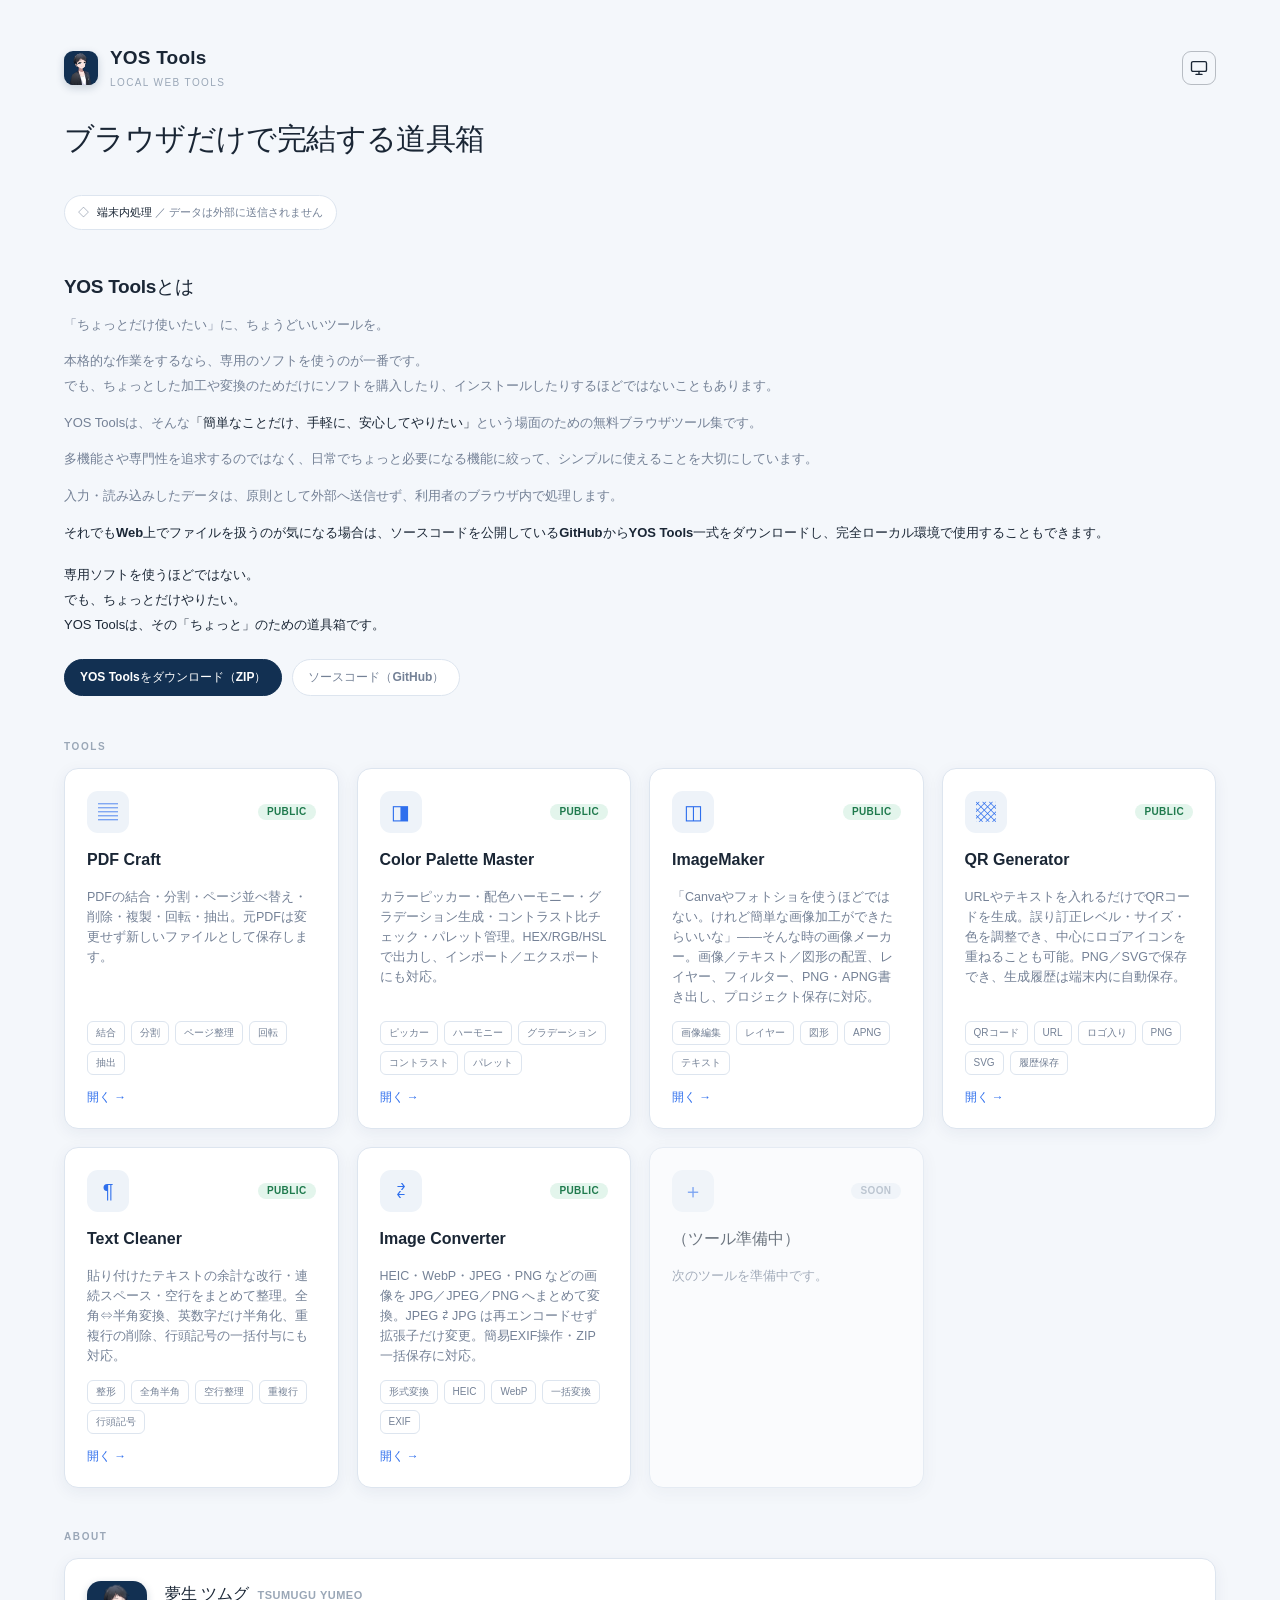
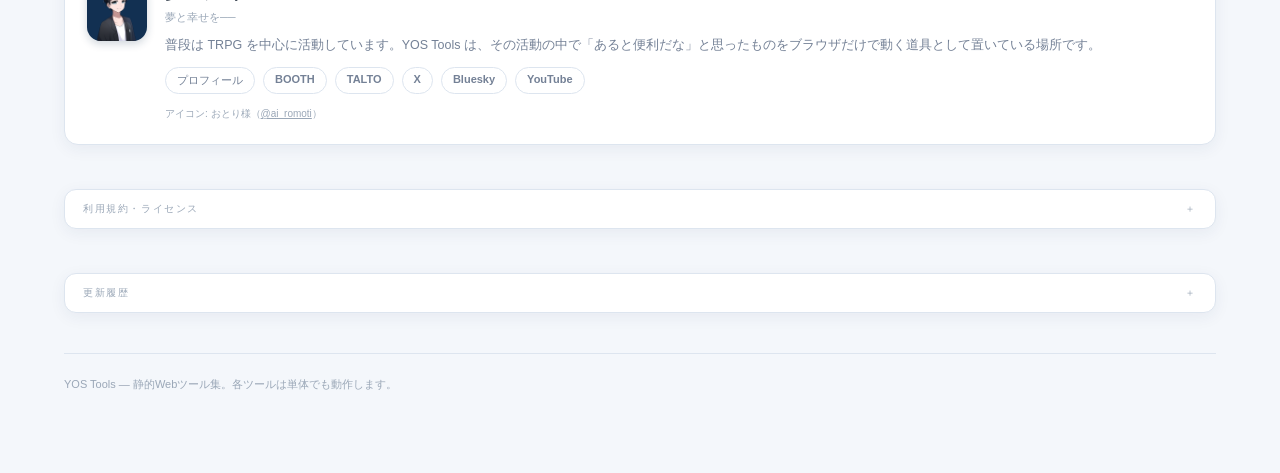
==== index.html @ 8187caf9 "変更履歴を YOS Tools 全体で一元管理（CHANGELOG.md を新設） - リポジトリ直下に CHANGELOG.md を新設。コミット履歴をもとに、日付見出し＋   対象タグ（[共通]／" ====
<!doctype html>
<html lang="ja">
<head>
  <meta charset="UTF-8">
  <meta name="viewport" content="width=device-width,initial-scale=1">
  <meta name="theme-color" content="#f4f7fb">
  <title>YOS Tools</title>
  <link rel="icon" sizes="32x32" href="assets/icon-32.png">
  <link rel="icon" sizes="256x256" href="assets/icon.png">
  <link rel="apple-touch-icon" href="assets/icon.png">
  <link rel="stylesheet" href="assets/common.css">
  <script src="assets/theme.js"></script>
  <style>
    body{min-height:100vh}
    .wrap{max-width:1200px; margin:0 auto; padding:28px 24px 80px}

    header.site{position:sticky; top:0; z-index:50; display:flex; align-items:center; gap:12px;
      padding:18px 0 24px; background:var(--bg)}
    .mark{width:34px; height:34px; border-radius:9px; object-fit:cover; display:block;
      background:var(--navy); box-shadow:0 3px 9px #12305233}
    header.site strong{font:700 19px/1 'DM Sans','Yu Gothic',sans-serif; letter-spacing:.2px}
    header.site small{display:block; margin-top:3px; color:var(--faint); font-size:10px; letter-spacing:1.4px}

    .hero{margin-bottom:42px}
    .hero h1{margin:0 0 12px; font-size:30px; letter-spacing:-.6px}
    .hero p{margin:0; max-width:620px; color:var(--muted); font-size:14px}
    .privacy{display:inline-flex; align-items:center; gap:8px; margin-top:20px;
      padding:8px 13px; border:1px solid var(--line); border-radius:999px;
      background:var(--paper); color:var(--muted); font-size:11px}
    .privacy b{color:var(--ink)}

    .section-label{margin:0 0 16px; color:var(--faint); font:700 10px/1 'DM Sans','Yu Gothic',sans-serif; letter-spacing:1.6px}

    .concept{margin:4px 0 46px}
    .concept-title{margin:0 0 10px; font-size:19px; letter-spacing:-.3px}
    .concept-lead{margin:0 0 16px; font-size:15px; font-weight:700; color:var(--ink)}
    .concept p{margin:0 0 12px; color:var(--muted); font-size:13px; line-height:1.9}
    .concept p strong{color:var(--ink); font-weight:700}
    .concept .concept-closing{margin-top:18px; color:var(--ink)}
    .concept-links{display:flex; flex-wrap:wrap; gap:10px; margin-top:22px}
    .cbtn{display:inline-flex; align-items:center; gap:7px; padding:9px 15px; border-radius:999px;
      border:1px solid var(--line); background:var(--paper); color:var(--muted);
      font:700 12px 'DM Sans','Yu Gothic',sans-serif; text-decoration:none}
    .cbtn:hover{border-color:var(--blue); color:var(--blue)}
    .cbtn--primary{background:var(--navy); border-color:var(--navy); color:#fff}
    .cbtn--primary:hover{background:var(--blue); border-color:var(--blue); color:#fff}

    .grid{display:grid; grid-template-columns:repeat(auto-fill,minmax(270px,1fr)); gap:18px}
    .card{display:flex; flex-direction:column; gap:14px; padding:22px; border:1px solid var(--line);
      border-radius:14px; background:var(--paper); box-shadow:0 4px 16px #1c355910; transition:.16s}
    a.card:hover{transform:translateY(-3px); border-color:var(--blue); box-shadow:0 10px 26px #2f6fed24}
    .card.disabled{opacity:.62; cursor:default}
    .card-top{display:flex; align-items:center; justify-content:space-between}
    .tile{width:42px; height:42px; display:grid; place-items:center; border-radius:11px;
      background:var(--soft); color:var(--blue); font-size:20px}
    .badge{padding:3px 9px; border-radius:999px; font:700 10px/1 'DM Sans','Yu Gothic',sans-serif; letter-spacing:.4px}
    .badge.live{color:#1f7a4d; background:#e3f5ec}
    .badge.soon{color:var(--faint); background:var(--soft)}
    @media (prefers-color-scheme:dark){ .badge.live{color:#7ee3ab; background:#12352268} }
    .card h2{margin:0; font-size:16px}
    .card p{margin:0; flex:1; color:var(--muted); font-size:12.5px}
    .tags{display:flex; flex-wrap:wrap; gap:6px}
    .tags span{padding:3px 8px; border:1px solid var(--line); border-radius:6px; color:var(--muted); font-size:10px}
    .go{display:inline-flex; align-items:center; gap:6px; color:var(--blue); font:700 12px 'DM Sans','Yu Gothic',sans-serif}

    .profile{display:flex; gap:18px; align-items:flex-start; padding:22px;
      border:1px solid var(--line); border-radius:14px; background:var(--paper);
      box-shadow:0 4px 16px #1c355910}
    @media (max-width:520px){ .profile{flex-direction:column; gap:14px} }
    .profile-ico{width:60px; height:60px; flex:0 0 auto; border-radius:14px; object-fit:cover;
      background:var(--navy); box-shadow:0 3px 9px #12305233}
    .profile-body{min-width:0}
    .profile-body h2{margin:0 0 3px; font-size:16px; display:flex; align-items:baseline;
      gap:8px; flex-wrap:wrap}
    .profile-body h2 span{font:600 11px/1 'DM Sans','Yu Gothic',sans-serif;
      letter-spacing:.5px; color:var(--faint)}
    .profile-tag{margin:0 0 8px; font-size:11px; color:var(--faint)}
    .profile-body p.bio{margin:0 0 12px; color:var(--muted); font-size:12.5px}
    .profile-links{display:flex; flex-wrap:wrap; gap:8px}
    .profile-links a{padding:5px 11px; border:1px solid var(--line); border-radius:999px;
      color:var(--muted); font:700 11px 'DM Sans','Yu Gothic',sans-serif}
    .profile-links a:hover{border-color:var(--blue); color:var(--blue)}
    .profile-credit{margin:12px 0 0; font-size:10px; color:var(--faint)}
    .profile-credit a{color:var(--faint); text-decoration:underline}
    .profile-credit a:hover{color:var(--blue)}

    .terms{margin-top:44px}
    .terms details{border:1px solid var(--line); border-radius:12px; background:var(--paper);
      box-shadow:0 4px 16px #1c355910}
    .terms summary{cursor:pointer; padding:14px 18px; list-style:none;
      font:700 10px/1 'DM Sans','Yu Gothic',sans-serif; letter-spacing:1.6px; color:var(--faint)}
    .terms summary::-webkit-details-marker{display:none}
    .terms summary::after{content:"＋"; float:right; color:var(--faint); font-weight:400}
    .terms details[open] summary{border-bottom:1px solid var(--line)}
    .terms details[open] summary::after{content:"－"}
    .terms-body{padding:16px 18px 20px; color:var(--muted); font-size:12.5px; line-height:1.75}
    .terms-body p{margin:0 0 10px}
    .terms-body > p:first-child{color:var(--ink)}
    .terms-body strong{color:var(--ink); font-weight:700}
    .terms-body h3{margin:18px 0 6px; font:700 11px/1 'DM Sans','Yu Gothic',sans-serif;
      letter-spacing:1px; color:var(--faint)}

    footer.site{margin-top:40px; padding-top:22px; border-top:1px solid var(--line);
      color:var(--faint); font-size:11px}

    /* ---- ambient: 羽根 と 流れ星 ---- */
    #sky{position:fixed; inset:0; overflow:hidden; pointer-events:none; z-index:60}
    @media (prefers-reduced-motion:reduce){ #sky{display:none} }

    .feather{position:absolute; top:0; will-change:transform;
      animation:feather-fall var(--dur,11s) linear forwards}
    .feather-sway{animation:feather-sway var(--swayDur,3.2s) ease-in-out infinite alternate}
    .feather-ico{display:block; width:var(--size,22px); height:var(--size,22px);
      color:var(--navy); opacity:var(--op,.5);
      animation:feather-spin var(--spinDur,6s) linear infinite}
    @media (prefers-color-scheme:dark){ .feather-ico{color:#8fb4ff} }
    @keyframes feather-fall{
      from{transform:translateY(-12vh) rotate(0deg)}
      to{transform:translateY(118vh) rotate(var(--rot,320deg))}
    }
    @keyframes feather-sway{
      from{transform:translateX(calc(var(--sway,26px) * -1))}
      to{transform:translateX(var(--sway,26px))}
    }
    @keyframes feather-spin{ to{transform:rotate(360deg)} }

    .shoot{position:absolute; width:3px; height:3px; border-radius:50%;
      background:#e6a23c; box-shadow:0 0 7px 2px #e6a23c; opacity:0;
      animation:shoot-move var(--sdur,1.1s) ease-in forwards}
    .shoot::after{content:""; position:absolute; top:50%; right:2px; height:2px;
      width:var(--trail,150px); transform:translateY(-50%); border-radius:2px;
      background:linear-gradient(90deg,#e6a23c,transparent)}
    @media (prefers-color-scheme:dark){
      .shoot{background:#ffe9b0; box-shadow:0 0 8px 2px #ffe9b0}
      .shoot::after{background:linear-gradient(90deg,#ffe9b0,transparent)}
    }
    @keyframes shoot-move{
      0%{opacity:0; transform:translate3d(0,0,0) rotate(var(--angle,28deg)) scale(.6)}
      12%{opacity:1}
      72%{opacity:1}
      100%{opacity:0; transform:translate3d(var(--tx,60vw),var(--ty,40vh),0) rotate(var(--angle,28deg)) scale(1)}
    }
  </style>
</head>
<body>
  <div class="wrap">
    <header class="site">
      <img class="mark" src="assets/icon.png" alt="">
      <div><strong>YOS Tools</strong><small>LOCAL WEB TOOLS</small></div>
      <button data-yos-theme-toggle style="margin-left:auto"></button>
    </header>

    <section class="hero">
      <h1>ブラウザだけで完結する道具箱</h1>
      <span class="privacy">◇ <span><b>端末内処理</b> ／ データは外部に送信されません</span></span>
    </section>

    <section class="concept">
      <h2 class="concept-title">YOS Toolsとは</h2>
      <p class="concept-lead">「ちょっとだけ使いたい」に、ちょうどいいツールを。</p>
      <p>本格的な作業をするなら、専用のソフトを使うのが一番です。<br>でも、ちょっとした加工や変換のためだけにソフトを購入したり、インストールしたりするほどではないこともあります。</p>
      <p>YOS Toolsは、そんな<strong>「簡単なことだけ、手軽に、安心してやりたい」</strong>という場面のための無料ブラウザツール集です。</p>
      <p>多機能さや専門性を追求するのではなく、日常でちょっと必要になる機能に絞って、シンプルに使えることを大切にしています。</p>
      <p>入力・読み込みしたデータは、原則として外部へ送信せず、利用者のブラウザ内で処理します。</p>
      <p><strong>それでもWeb上でファイルを扱うのが気になる場合は、ソースコードを公開しているGitHubからYOS Tools一式をダウンロードし、完全ローカル環境で使用することもできます。</strong></p>
      <p class="concept-closing"><strong>専用ソフトを使うほどではない。<br>でも、ちょっとだけやりたい。</strong><br>YOS Toolsは、その「ちょっと」のための道具箱です。</p>
      <div class="concept-links">
        <a class="cbtn cbtn--primary" href="https://github.com/yumeotsumugu/YOS_Tools/archive/refs/heads/main.zip">YOS Toolsをダウンロード（ZIP）</a>
        <a class="cbtn" href="https://github.com/yumeotsumugu/YOS_Tools" target="_blank" rel="noopener noreferrer">ソースコード（GitHub）</a>
      </div>
    </section>

    <p class="section-label">TOOLS</p>
    <div class="grid" id="grid"></div>

    <p class="section-label" style="margin-top:44px">ABOUT</p>
    <div class="profile">
      <img class="profile-ico" src="assets/icon.png" alt="夢生ツムグのアイコン">
      <div class="profile-body">
        <h2>夢生 ツムグ <span>TSUMUGU YUMEO</span></h2>
        <p class="profile-tag">夢と幸せを──</p>
        <p class="bio">普段は TRPG を中心に活動しています。YOS Tools は、その活動の中で「あると便利だな」と思ったものをブラウザだけで動く道具として置いている場所です。</p>
        <div class="profile-links">
          <a href="https://yumeotsumugu.notion.site/a9e36b9bd9c482ccb0908160ff098a52" target="_blank" rel="noopener noreferrer">プロフィール</a>
          <a href="https://yumeotsumugu.booth.pm/" target="_blank" rel="noopener noreferrer">BOOTH</a>
          <a href="https://talto.cc/users/HbLzEM74TYMtlQpNiQPaJgJ4oFF2" target="_blank" rel="noopener noreferrer">TALTO</a>
          <a href="https://x.com/seetagame" target="_blank" rel="noopener noreferrer">X</a>
          <a href="https://bsky.app/profile/seetagame.bsky.social" target="_blank" rel="noopener noreferrer">Bluesky</a>
          <a href="https://www.youtube.com/@シータ_tsumugu" target="_blank" rel="noopener noreferrer">YouTube</a>
        </div>
        <p class="profile-credit">アイコン: おとり様（<a href="https://x.com/ai_romoti" target="_blank" rel="noopener noreferrer">@ai_romoti</a>）</p>
      </div>
    </div>

    <section class="terms" id="terms">
      <details>
        <summary>利用規約・ライセンス</summary>
        <div class="terms-body">
          <p><strong>YOS Tools ／ 作者：夢生ツムグ ／ 開発補助：Claude Code（Anthropic）</strong></p>
          <p>YOS Toolsは、夢生ツムグが個人で制作・公開しているブラウザツール群です。作者が制作したソースコード・デザイン・文章等の権利は、特に記載のない限り夢生ツムグに帰属します。</p>

          <h3>利用について</h3>
          <p>YOS Toolsは、<strong>個人・法人、営利・非営利を問わず自由に利用できます。</strong></p>
          <p>ただし、YOS Toolsおよびそのソースコードの<strong>再配布・転載・自作発言、およびそれらを目的とした複製・改変は禁止</strong>します。</p>
          <p>公開されたソースコードは、学習・技術的な参考として自由に閲覧できます。得られた一般的な知識や技術を自身の制作に活用することも問題ありません。</p>
          <p>GitHub上での閲覧・Fork等については、GitHubの利用規約・ポリシーに従います。</p>

          <h3>素材について</h3>
          <p>アイコン・画像・フォント・ライブラリ等には第三者が権利を有するものが含まれます。これらには各権利者の利用条件が適用され、<strong>素材の抽出・転載・再配布等を本規約によって許可するものではありません。</strong></p>

          <h3>データについて</h3>
          <p>入力・読み込みしたデータは、特に記載のない限り<strong>外部へ送信されず、ブラウザ内で処理されます。</strong></p>
          <p>一部ツールでは設定やデータの保存に <strong>localStorage</strong> を使用します。ブラウザデータの削除等により保存内容が失われる場合があるため、必要なデータは各自でバックアップしてください。</p>
          <p>なお、GitHub Pages等の外部サービスによってアクセス情報等が取得される場合があります。</p>

          <h3>免責事項</h3>
          <p>YOS Toolsは<strong>個人制作のツール</strong>であり、現状のまま（AS IS）提供されます。動作やデータの保持等を保証するものではありません。</p>
          <p>利用は自己責任とし、本ツールの利用または利用不能によって生じた損害について、作者は責任を負いません。</p>
          <p>本規約は必要に応じて変更される場合があります。</p>
        </div>
      </details>
    </section>

    <section class="terms" id="changelog">
      <details>
        <summary>更新履歴</summary>
        <div class="terms-body">
          <p>YOS Tools 全体の更新履歴。詳細はリポジトリの
            <a href="https://github.com/yumeotsumugu/YOS_Tools/blob/main/CHANGELOG.md" target="_blank" rel="noopener noreferrer">CHANGELOG.md</a>
            にまとめています。</p>

          <h3>2026-09-07</h3>
          <p>・<strong>QR Generator</strong>：中心にロゴ画像を重ねる機能を追加（大きさ％・白い下地、PNG／SVG書き出しに反映）。前景色・背景色の色見本外クリックでパレットが開く不具合を修正。前景色・背景色を16進コードで直接入力できるように。<br>
            ・<strong>カラーパレットマスター</strong>：履歴の記録タイミングを調整。ピッカーのドラッグ中の中間色は記録せず、操作が落ち着いた時点の色だけを残すように。<br>
            ・<strong>共通</strong>：変更履歴を YOS Tools 全体で一元管理する方式に移行。<br>
            ・<strong>Image Converter</strong> を追加（HEIC／WebP／JPEG／PNG → JPG／PNG 一括変換、簡易EXIF、ZIP一括保存）。<br>
            ・<strong>トップ</strong>：「YOS Toolsとは」セクションを追加。ヘッダーをスクロール追従に。ページ幅と改行を調整。</p>

          <h3>2026-09-06</h3>
          <p>・<strong>共通</strong>：YOS Tools として発足。トップページと PDF Craft／カラーパレットマスター を統合。<br>
            ・<strong>ImageMaker</strong>／<strong>QR Generator</strong>／<strong>Text Cleaner</strong> を追加。<br>
            ・<strong>共通</strong>：全ツールをトップページのデザインシステム（<code>assets/common.css</code>）に統一。テーマ設定（システム／ライト／ダーク）を全ツール共有化（<code>assets/theme.js</code>）。URL整形を <code>theme.js</code> に一本化。<br>
            ・<strong>共通</strong>：ファビコンとロゴマークを共通アイコン（おとり様）に。開発ガイド <code>CLAUDE.md</code> を作成。<br>
            ・<strong>トップ</strong>：作者プロフィールを追加。利用規約・ライセンスを <code>#terms</code> に集約・改訂。羽根と流れ星の装飾アニメーションを追加。</p>

          <h3>統合前（カラーパレットマスター単体版）</h3>
          <p>・<strong>2026-05-17（v1.1.0）</strong>：ライト／ダークモードを追加、favicon を追加。<br>
            ・<strong>2026-02-17（v1.0.1）</strong>：変更履歴を折りたたみ式に、ヘルプのスクロール改善、Tailwind CDN の注記追加。<br>
            ・<strong>2026-02-17（v1.0.0・初回リリース）</strong>：カラーピッカー、HEX／RGB／RGBA／HSL／HSLAコピー、ブックマーク、履歴、ハーモニー、グラデーション、コントラストチェッカー、パレット管理、JSON入出力。</p>
        </div>
      </details>
    </section>

    <footer class="site">YOS Tools — 静的Webツール集。各ツールは単体でも動作します。</footer>
  </div>

  <div id="sky" aria-hidden="true"></div>

  <script>
    /* ツールを追加するときはこの配列に1件足すだけ。
       status: 'live' = 公開 / 'soon' = 準備中（リンク無効）
       path  : このindex.htmlからの相対パス */
    const tools = [
      {
        name: 'PDF Craft',
        icon: '▤',
        status: 'live',
        path: 'PDF_Craft/index.html',
        desc: 'PDFの結合・分割・ページ並べ替え・削除・複製・回転・抽出。元PDFは変更せず新しいファイルとして保存します。',
        tags: ['結合', '分割', 'ページ整理', '回転', '抽出'],
      },
      {
        name: 'Color Palette Master',
        icon: '◨',
        status: 'live',
        path: 'ColorPaletteMaster/index.html',
        desc: 'カラーピッカー・配色ハーモニー・グラデーション生成・コントラスト比チェック・パレット管理。HEX/RGB/HSLで出力し、インポート／エクスポートにも対応。',
        tags: ['ピッカー', 'ハーモニー', 'グラデーション', 'コントラスト', 'パレット'],
      },
      {
        name: 'ImageMaker',
        icon: '◫',
        status: 'live',
        path: 'ImageMaker/index.html',
        desc: '「Canvaやフォトショを使うほどではない。けれど簡単な画像加工ができたらいいな」——そんな時の画像メーカー。画像／テキスト／図形の配置、レイヤー、フィルター、PNG・APNG書き出し、プロジェクト保存に対応。',
        tags: ['画像編集', 'レイヤー', '図形', 'APNG', 'テキスト'],
      },
      {
        name: 'QR Generator',
        icon: '▩',
        status: 'live',
        path: 'QR_Generator/index.html',
        desc: 'URLやテキストを入れるだけでQRコードを生成。誤り訂正レベル・サイズ・色を調整でき、中心にロゴアイコンを重ねることも可能。PNG／SVGで保存でき、生成履歴は端末内に自動保存。',
        tags: ['QRコード', 'URL', 'ロゴ入り', 'PNG', 'SVG', '履歴保存'],
      },
      {
        name: 'Text Cleaner',
        icon: '¶',
        status: 'live',
        path: 'TextCleaner/index.html',
        desc: '貼り付けたテキストの余計な改行・連続スペース・空行をまとめて整理。全角⇔半角変換、英数字だけ半角化、重複行の削除、行頭記号の一括付与にも対応。',
        tags: ['整形', '全角半角', '空行整理', '重複行', '行頭記号'],
      },
      {
        name: 'Image Converter',
        icon: '⇄',
        status: 'live',
        path: 'ImageConverter/index.html',
        desc: 'HEIC・WebP・JPEG・PNG などの画像を JPG／JPEG／PNG へまとめて変換。JPEG ⇄ JPG は再エンコードせず拡張子だけ変更。簡易EXIF操作・ZIP一括保存に対応。',
        tags: ['形式変換', 'HEIC', 'WebP', '一括変換', 'EXIF'],
      },
      {
        name: '（ツール準備中）',
        icon: '＋',
        status: 'soon',
        desc: '次のツールを準備中です。',
        tags: [],
      },
    ];

    const esc = (s) => s.replace(/[&<>"]/g, (c) => ({ '&': '&amp;', '<': '&lt;', '>': '&gt;', '"': '&quot;' }[c]));

    document.getElementById('grid').innerHTML = tools.map((t) => {
      const inner = `
        <div class="card-top">
          <div class="tile">${esc(t.icon || '□')}</div>
          <span class="badge ${t.status === 'live' ? 'live' : 'soon'}">${t.status === 'live' ? 'PUBLIC' : 'SOON'}</span>
        </div>
        <h2>${esc(t.name)}</h2>
        <p>${esc(t.desc || '')}</p>
        ${t.tags && t.tags.length ? `<div class="tags">${t.tags.map((x) => `<span>${esc(x)}</span>`).join('')}</div>` : ''}
        ${t.status === 'live' ? '<span class="go">開く →</span>' : ''}`;
      return t.status === 'live'
        ? `<a class="card" href="${esc(t.path)}">${inner}</a>`
        : `<div class="card disabled">${inner}</div>`;
    }).join('');

    /* 各ツールから #terms / #changelog でリンクされたとき、その details を開いて表示 */
    function openSectionFromHash() {
      const id = location.hash.slice(1);
      if (id !== 'terms' && id !== 'changelog') return;
      const d = document.querySelector('#' + id + ' details');
      if (d) { d.open = true; d.scrollIntoView({ behavior: 'smooth', block: 'start' }); }
    }
    openSectionFromHash();
    window.addEventListener('hashchange', openSectionFromHash);
  </script>

  <script>
    /* トップページの装飾：羽根をふわりと、たまに流れ星を落とす */
    (function () {
      const sky = document.getElementById('sky');
      if (!sky) return;
      if (window.matchMedia && window.matchMedia('(prefers-reduced-motion: reduce)').matches) return;

      const rand = (a, b) => a + Math.random() * (b - a);
      const FEATHER_SVG =
        '<svg class="feather-ico" viewBox="0 0 24 24" fill="none" stroke="currentColor" stroke-width="1.6" stroke-linecap="round" stroke-linejoin="round">' +
        '<path d="M20.24 12.24a6 6 0 0 0-8.49-8.49L5 10.5V19h8.5z"/><line x1="16" y1="8" x2="2" y2="22"/><line x1="17.5" y1="15" x2="9" y2="15"/></svg>';

      function dropFeather() {
        if (sky.getElementsByClassName('feather').length > 6) return;
        const f = document.createElement('div');
        f.className = 'feather';
        f.style.left = rand(1, 95).toFixed(2) + 'vw';
        f.style.setProperty('--dur', rand(9, 15).toFixed(1) + 's');
        f.style.setProperty('--rot', rand(180, 540).toFixed(0) + 'deg');

        const sway = document.createElement('div');
        sway.className = 'feather-sway';
        sway.style.setProperty('--sway', rand(14, 42).toFixed(0) + 'px');
        sway.style.setProperty('--swayDur', rand(2.4, 4.8).toFixed(2) + 's');
        sway.innerHTML = FEATHER_SVG;

        const ico = sway.firstChild;
        ico.style.setProperty('--size', rand(15, 28).toFixed(0) + 'px');
        ico.style.setProperty('--op', rand(0.3, 0.62).toFixed(2));
        ico.style.setProperty('--spinDur', rand(4, 9).toFixed(1) + 's');

        f.appendChild(sway);
        f.addEventListener('animationend', () => f.remove());
        sky.appendChild(f);
      }

      function shootStar() {
        if (sky.getElementsByClassName('shoot').length > 2) return;
        const s = document.createElement('div');
        s.className = 'shoot';
        s.style.left = rand(4, 68).toFixed(1) + 'vw';
        s.style.top = rand(2, 32).toFixed(1) + 'vh';
        const tx = rand(24, 46);
        const ty = rand(16, 34);
        const angle = Math.atan2(ty * innerHeight, tx * innerWidth) * 180 / Math.PI;
        s.style.setProperty('--tx', tx.toFixed(1) + 'vw');
        s.style.setProperty('--ty', ty.toFixed(1) + 'vh');
        s.style.setProperty('--angle', angle.toFixed(1) + 'deg');
        s.style.setProperty('--sdur', rand(0.9, 1.5).toFixed(2) + 's');
        s.style.setProperty('--trail', rand(90, 175).toFixed(0) + 'px');
        s.addEventListener('animationend', () => s.remove());
        sky.appendChild(s);
      }

      (function loopFeather() { dropFeather(); setTimeout(loopFeather, rand(2600, 6200)); })();
      setTimeout(function loopStar() { shootStar(); setTimeout(loopStar, rand(12000, 26000)); }, 5000);
    })();
  </script>
</body>
</html>
---- assets/common.css ----
/* =============================================================
   YOS Tools — 共通デザインシステム
   各ツールの index.html から
     <link rel="stylesheet" href="../assets/common.css">
   （トップページは href="assets/common.css"）で読み込む。
   ツール固有のスタイルは各ファイル側に置く。
   ============================================================= */

:root{
  /* ---- カラートークン（ライト） ---- */
  --navy:#123052;
  --blue:#2f6fed;
  --bg:#f4f7fb;
  --paper:#fff;
  --line:#dde5ef;
  --ink:#1a2635;
  --muted:#748196;
  --faint:#9aa7b7;
  --soft:#eef3f9;

  /* 合否・状態色 */
  --ok:#1f7a4d;      --ok-bg:#e3f5ec;
  --ng:#9b372d;      --ng-bg:#fff4f2;
  --warn:#b26a1b;    --warn-bg:#fdf1e3;
  --star:#eab308;

  /* ---- 形・影 ---- */
  --radius:14px;
  --radius-sm:8px;
  --shadow-card:0 4px 16px #1c355910;
  --shadow-pop:0 10px 26px #2f6fed24;

  /* ---- タイポグラフィ ---- */
  --font-body:'Zen Kaku Gothic New','Yu Gothic','Hiragino Kaku Gothic ProN','Noto Sans CJK JP','Noto Sans JP',Meiryo,sans-serif;
  --font-head:'DM Sans','Yu Gothic',sans-serif;

  color:var(--ink);
  background:var(--bg);
  font-family:var(--font-body);
  font-synthesis:none;
}

/* ---- ダークモード ----
   3段構え：
   1) 素の :root はライト
   2) OS がダーク かつ 明示的な data-theme="light" でない場合
   3) data-theme="dark" を明示された場合（手動トグル用）
*/
@media (prefers-color-scheme:dark){
  :root:not([data-theme="light"]){
    --navy:#3b6fd4;
    --blue:#6b9bff;
    --bg:#0f141b;
    --paper:#161d27;
    --line:#26303d;
    --ink:#e7ecf3;
    --muted:#9aa7b7;
    --faint:#6a7789;
    --soft:#1c2430;

    --ok:#7ee3ab;    --ok-bg:#12352268;
    --ng:#f2b8b0;    --ng-bg:#3a211e;
    --warn:#e6b980;  --warn-bg:#332616;
    --star:#f5c542;

    --shadow-card:0 4px 16px #0006;
    --shadow-pop:0 10px 26px #0008;
  }
}
:root[data-theme="dark"]{
  --navy:#3b6fd4;
  --blue:#6b9bff;
  --bg:#0f141b;
  --paper:#161d27;
  --line:#26303d;
  --ink:#e7ecf3;
  --muted:#9aa7b7;
  --faint:#6a7789;
  --soft:#1c2430;

  --ok:#7ee3ab;    --ok-bg:#12352268;
  --ng:#f2b8b0;    --ng-bg:#3a211e;
  --warn:#e6b980;  --warn-bg:#332616;
  --star:#f5c542;

  --shadow-card:0 4px 16px #0006;
  --shadow-pop:0 10px 26px #0008;
}

/* =============================================================
   ベース
   ============================================================= */
*{box-sizing:border-box}

body{
  margin:0;
  background:var(--bg);
  color:var(--ink);
  font-family:var(--font-body);
  line-height:1.6;
  -webkit-font-smoothing:antialiased;
}

a{color:inherit; text-decoration:none}

button{font:inherit; cursor:pointer; border:0; background:none; color:inherit}
button:focus-visible,
a:focus-visible,
input:focus-visible,
select:focus-visible,
textarea:focus-visible{outline:3px solid color-mix(in srgb, var(--blue) 55%, transparent); outline-offset:2px}

/* =============================================================
   共通コンポーネント
   ============================================================= */

/* ---- ブランドマーク（おとりさんアイコン） ---- */
.yt-mark{
  width:34px; height:34px; flex:0 0 auto;
  border-radius:9px; object-fit:cover; display:block;
  background:var(--navy);
  box-shadow:0 3px 9px #12305233;
}

/* ---- アプリバー（ページ上部のブランド行） ---- */
.yt-appbar{
  display:flex; align-items:center; gap:12px;
}
.yt-appbar strong{
  font:700 18px/1 var(--font-head); letter-spacing:.2px;
}
.yt-appbar small{
  display:block; margin-top:3px;
  color:var(--faint); font-size:10px; letter-spacing:1.4px;
}

/* ---- 「← ツール一覧」戻りボタン ---- */
.yt-back{
  display:inline-flex; align-items:center; gap:6px;
  padding:8px 13px;
  border:1px solid var(--line); border-radius:999px;
  background:var(--paper); color:var(--muted);
  font-size:12px; white-space:nowrap;
}
.yt-back:hover{border-color:var(--blue); color:var(--blue)}

/* ---- ボタン ---- */
.yt-btn{
  display:inline-flex; align-items:center; justify-content:center; gap:8px;
  padding:10px 15px;
  border:1px solid var(--line); border-radius:var(--radius-sm);
  background:var(--paper); color:var(--ink);
  font:700 12px var(--font-head); white-space:nowrap;
}
.yt-btn:hover:not(:disabled){border-color:var(--blue); color:var(--blue)}
.yt-btn:disabled{opacity:.45; cursor:default}
.yt-btn--primary{
  background:var(--navy); border-color:var(--navy); color:#fff;
  box-shadow:0 4px 10px #12305224;
}
.yt-btn--primary:hover:not(:disabled){background:var(--blue); border-color:var(--blue); color:#fff}
.yt-btn--ghost{border-color:transparent; background:transparent; color:var(--muted)}
.yt-btn--ghost:hover:not(:disabled){background:var(--soft); color:var(--navy)}

/* ---- カード ---- */
.yt-card{
  border:1px solid var(--line); border-radius:var(--radius);
  background:var(--paper);
  box-shadow:var(--shadow-card);
}

/* ---- eyebrow（小見出しラベル） ---- */
.yt-eyebrow{
  color:var(--faint);
  font:700 10px/1 var(--font-head); letter-spacing:1.6px;
}

/* ---- フォーム ---- */
.yt-field{display:block; margin-bottom:14px}
.yt-field > span{
  display:block; margin-bottom:6px;
  color:var(--faint); font:700 10px/1 var(--font-head); letter-spacing:1.2px;
}
.yt-input,
.yt-field textarea,
.yt-field input[type=text],
.yt-field input[type=number],
.yt-field select{
  width:100%; padding:10px 12px;
  border:1px solid var(--line); border-radius:var(--radius-sm);
  font:inherit; font-size:13px;
  background:var(--bg); color:var(--ink);
}
.yt-input:focus,
.yt-field textarea:focus,
.yt-field input:focus,
.yt-field select:focus{outline:2px solid var(--blue); outline-offset:1px; border-color:var(--blue)}

/* ---- 共通テーマ切替ボタン（assets/theme.js が中身を生成） ---- */
.yt-theme-toggle{
  width:34px; height:34px; flex:0 0 auto; padding:0;
  display:inline-grid; place-items:center;
  border:1px solid color-mix(in srgb, currentColor 28%, transparent);
  border-radius:9px; background:transparent; color:inherit; cursor:pointer;
}
.yt-theme-toggle:hover{ background:color-mix(in srgb, currentColor 12%, transparent); }
.yt-theme-toggle svg{ width:18px; height:18px; display:block; }

/* ---- プライバシーピル ---- */
.yt-privacy{
  display:inline-flex; align-items:center; gap:8px;
  padding:8px 13px;
  border:1px solid var(--line); border-radius:999px;
  background:var(--paper); color:var(--muted); font-size:11px;
}
.yt-privacy b{color:var(--ink)}

/* ---- トースト ---- */
.yt-toast{
  position:fixed; left:50%; bottom:28px;
  transform:translateX(-50%) translateY(10px);
  padding:10px 16px; border-radius:var(--radius-sm);
  background:var(--navy); color:#fff; font-size:12px;
  opacity:0; pointer-events:none; transition:.2s; z-index:999;
}
.yt-toast.show{opacity:1; transform:translateX(-50%) translateY(0)}

/* ---- ユーティリティ ---- */
.yt-hidden,[hidden]{display:none !important}
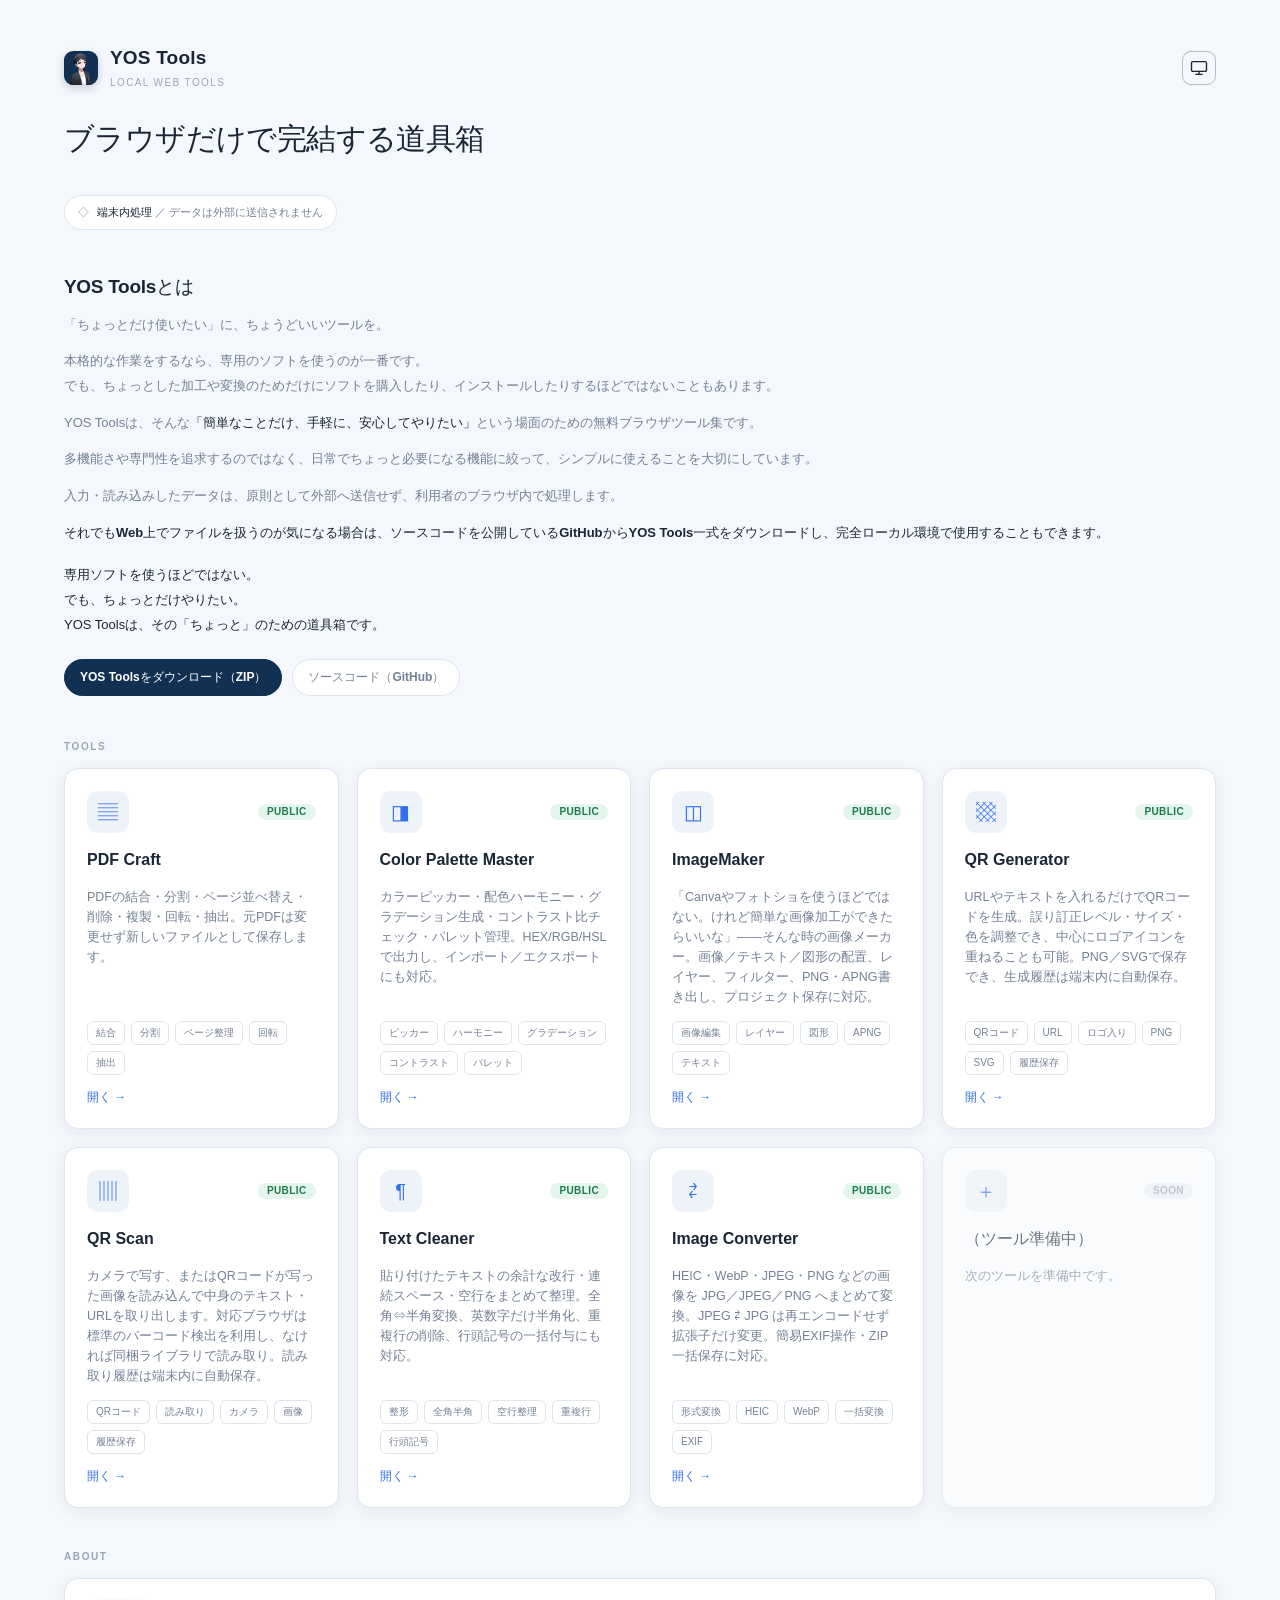
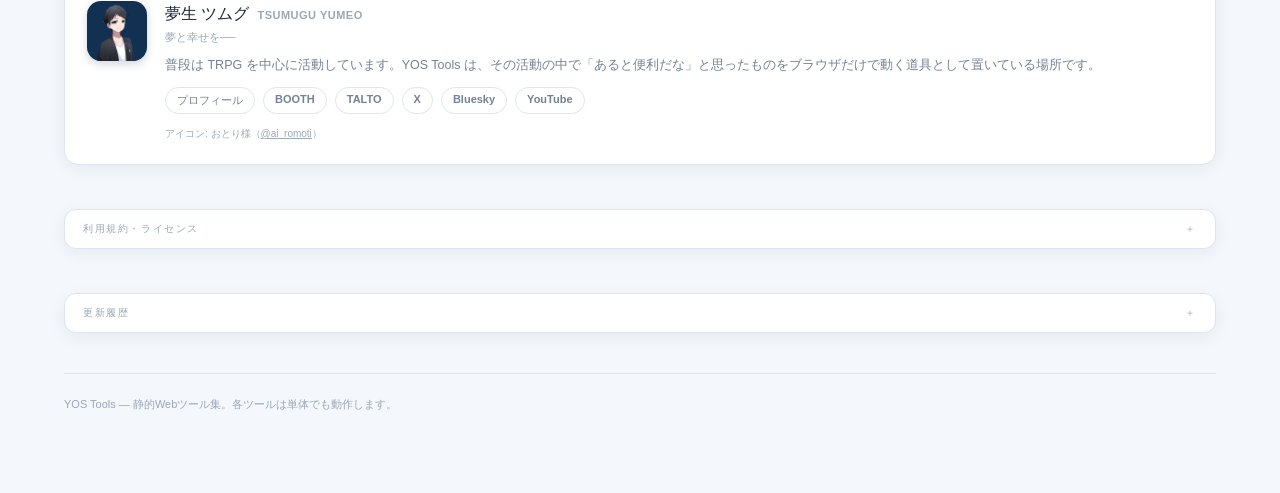
==== commit 2a9d149c: "Text Cleaner に PDF コピー改行整形を追加し、QR Scan を新設 - Text Cleaner: PDF からコピーした 1 行ごとの強制改行を段落へ結合する   「PDF・段落」" ====
--- a/index.html
+++ b/index.html
@@ -230,7 +230,9 @@
             にまとめています。</p>
 
           <h3>2026-09-07</h3>
-          <p>・<strong>QR Generator</strong>：中心にロゴ画像を重ねる機能を追加（大きさ％・白い下地、PNG／SVG書き出しに反映）。前景色・背景色の色見本外クリックでパレットが開く不具合を修正。前景色・背景色を16進コードで直接入力できるように。<br>
+          <p>・<strong>QR Scan</strong> を追加。カメラ、またはQRコードが写った画像から中身のテキスト・URLを読み取り。対応ブラウザは標準のバーコード検出、非対応時は同梱ライブラリで読み取り。URLはその場で開けるリンク表示、種類判定（Wi-Fi・メール・電話など）、読み取り履歴の端末内保存に対応。<br>
+            ・<strong>Text Cleaner</strong>：「PDF・段落」オプションを追加。PDFからコピーしたときの1行ごとの強制改行を段落へつなぎ直す（空行は段落の区切りとして保持、箇条書き・番号見出しは結合しない）。行末で分割された英単語のハイフン結合、句点ごとの改行にも対応。<br>
+            ・<strong>QR Generator</strong>：中心にロゴ画像を重ねる機能を追加（大きさ％・白い下地、PNG／SVG書き出しに反映）。前景色・背景色の色見本外クリックでパレットが開く不具合を修正。前景色・背景色を16進コードで直接入力できるように。<br>
             ・<strong>カラーパレットマスター</strong>：履歴の記録タイミングを調整。ピッカーのドラッグ中の中間色は記録せず、操作が落ち着いた時点の色だけを残すように。<br>
             ・<strong>共通</strong>：変更履歴を YOS Tools 全体で一元管理する方式に移行。<br>
             ・<strong>Image Converter</strong> を追加（HEIC／WebP／JPEG／PNG → JPG／PNG 一括変換、簡易EXIF、ZIP一括保存）。<br>
@@ -292,6 +294,14 @@
         path: 'QR_Generator/index.html',
         desc: 'URLやテキストを入れるだけでQRコードを生成。誤り訂正レベル・サイズ・色を調整でき、中心にロゴアイコンを重ねることも可能。PNG／SVGで保存でき、生成履歴は端末内に自動保存。',
         tags: ['QRコード', 'URL', 'ロゴ入り', 'PNG', 'SVG', '履歴保存'],
+      },
+      {
+        name: 'QR Scan',
+        icon: '▥',
+        status: 'live',
+        path: 'QR_Scan/index.html',
+        desc: 'カメラで写す、またはQRコードが写った画像を読み込んで中身のテキスト・URLを取り出します。対応ブラウザは標準のバーコード検出を利用し、なければ同梱ライブラリで読み取り。読み取り履歴は端末内に自動保存。',
+        tags: ['QRコード', '読み取り', 'カメラ', '画像', '履歴保存'],
       },
       {
         name: 'Text Cleaner',
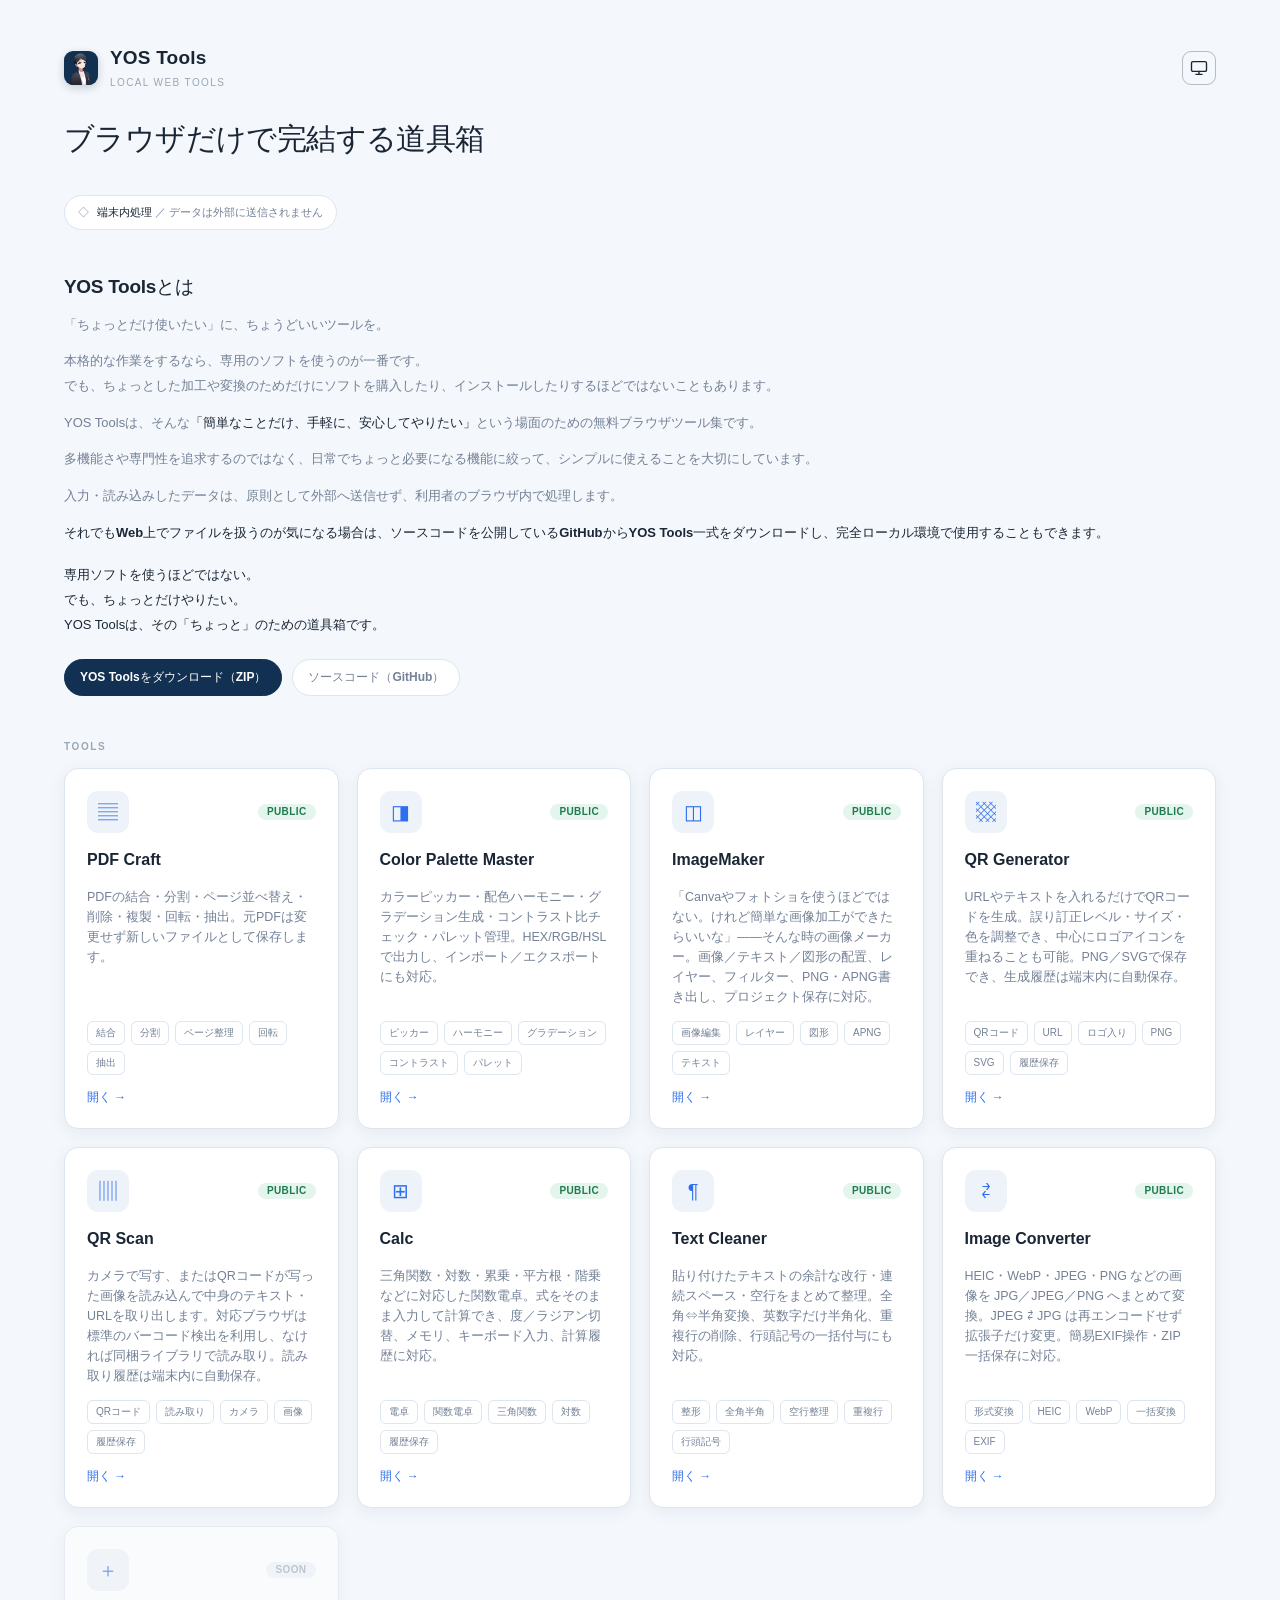
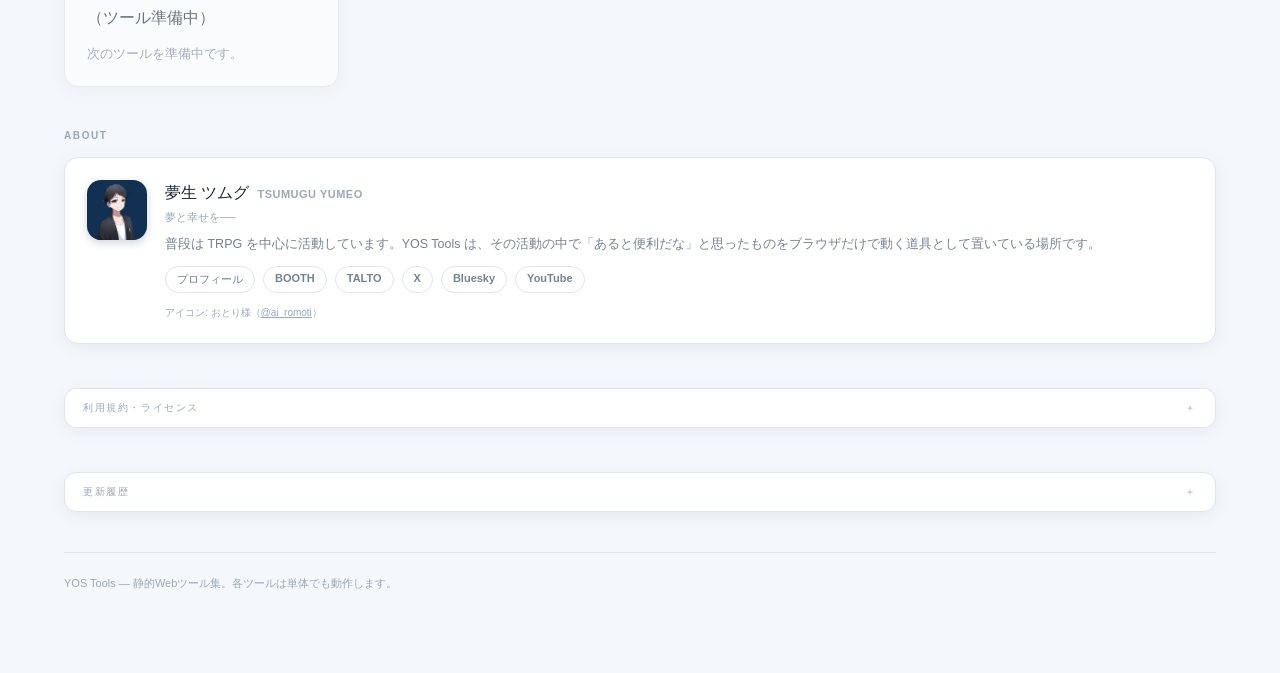
==== commit f33b3d5a: "Calc: 関数電卓ツールを新設 - eval を使わず自前の式パーサ（トークナイザ→操車場法→RPN 評価）で計算 - 三角関数・逆三角・双曲線／ln・log・log2／sqrt(=√)・cbrt・" ====
--- a/index.html
+++ b/index.html
@@ -230,7 +230,8 @@
             にまとめています。</p>
 
           <h3>2026-09-07</h3>
-          <p>・<strong>QR Scan</strong> を追加。カメラ、またはQRコードが写った画像から中身のテキスト・URLを読み取り。対応ブラウザは標準のバーコード検出、非対応時は同梱ライブラリで読み取り。URLはその場で開けるリンク表示、種類判定（Wi-Fi・メール・電話など）、読み取り履歴の端末内保存に対応。<br>
+          <p>・<strong>Calc</strong>（関数電卓）を追加。三角関数・対数・累乗・平方根・階乗などに対応し、式をそのまま入力して計算。度／ラジアン切替、メモリ、直前の答えAns、暗黙の掛け算、キーボード入力、計算履歴の端末内保存に対応。<br>
+            ・<strong>QR Scan</strong> を追加。カメラ、またはQRコードが写った画像から中身のテキスト・URLを読み取り。対応ブラウザは標準のバーコード検出、非対応時は同梱ライブラリで読み取り。URLはその場で開けるリンク表示、種類判定（Wi-Fi・メール・電話など）、読み取り履歴の端末内保存に対応。<br>
             ・<strong>Text Cleaner</strong>：「PDF・段落」オプションを追加。PDFからコピーしたときの1行ごとの強制改行を段落へつなぎ直す（空行は段落の区切りとして保持、箇条書き・番号見出しは結合しない）。行末で分割された英単語のハイフン結合、句点ごとの改行にも対応。<br>
             ・<strong>QR Generator</strong>：中心にロゴ画像を重ねる機能を追加（大きさ％・白い下地、PNG／SVG書き出しに反映）。前景色・背景色の色見本外クリックでパレットが開く不具合を修正。前景色・背景色を16進コードで直接入力できるように。<br>
             ・<strong>カラーパレットマスター</strong>：履歴の記録タイミングを調整。ピッカーのドラッグ中の中間色は記録せず、操作が落ち着いた時点の色だけを残すように。<br>
@@ -302,6 +303,14 @@
         path: 'QR_Scan/index.html',
         desc: 'カメラで写す、またはQRコードが写った画像を読み込んで中身のテキスト・URLを取り出します。対応ブラウザは標準のバーコード検出を利用し、なければ同梱ライブラリで読み取り。読み取り履歴は端末内に自動保存。',
         tags: ['QRコード', '読み取り', 'カメラ', '画像', '履歴保存'],
+      },
+      {
+        name: 'Calc',
+        icon: '⊞',
+        status: 'live',
+        path: 'Calc/index.html',
+        desc: '三角関数・対数・累乗・平方根・階乗などに対応した関数電卓。式をそのまま入力して計算でき、度／ラジアン切替、メモリ、キーボード入力、計算履歴に対応。',
+        tags: ['電卓', '関数電卓', '三角関数', '対数', '履歴保存'],
       },
       {
         name: 'Text Cleaner',
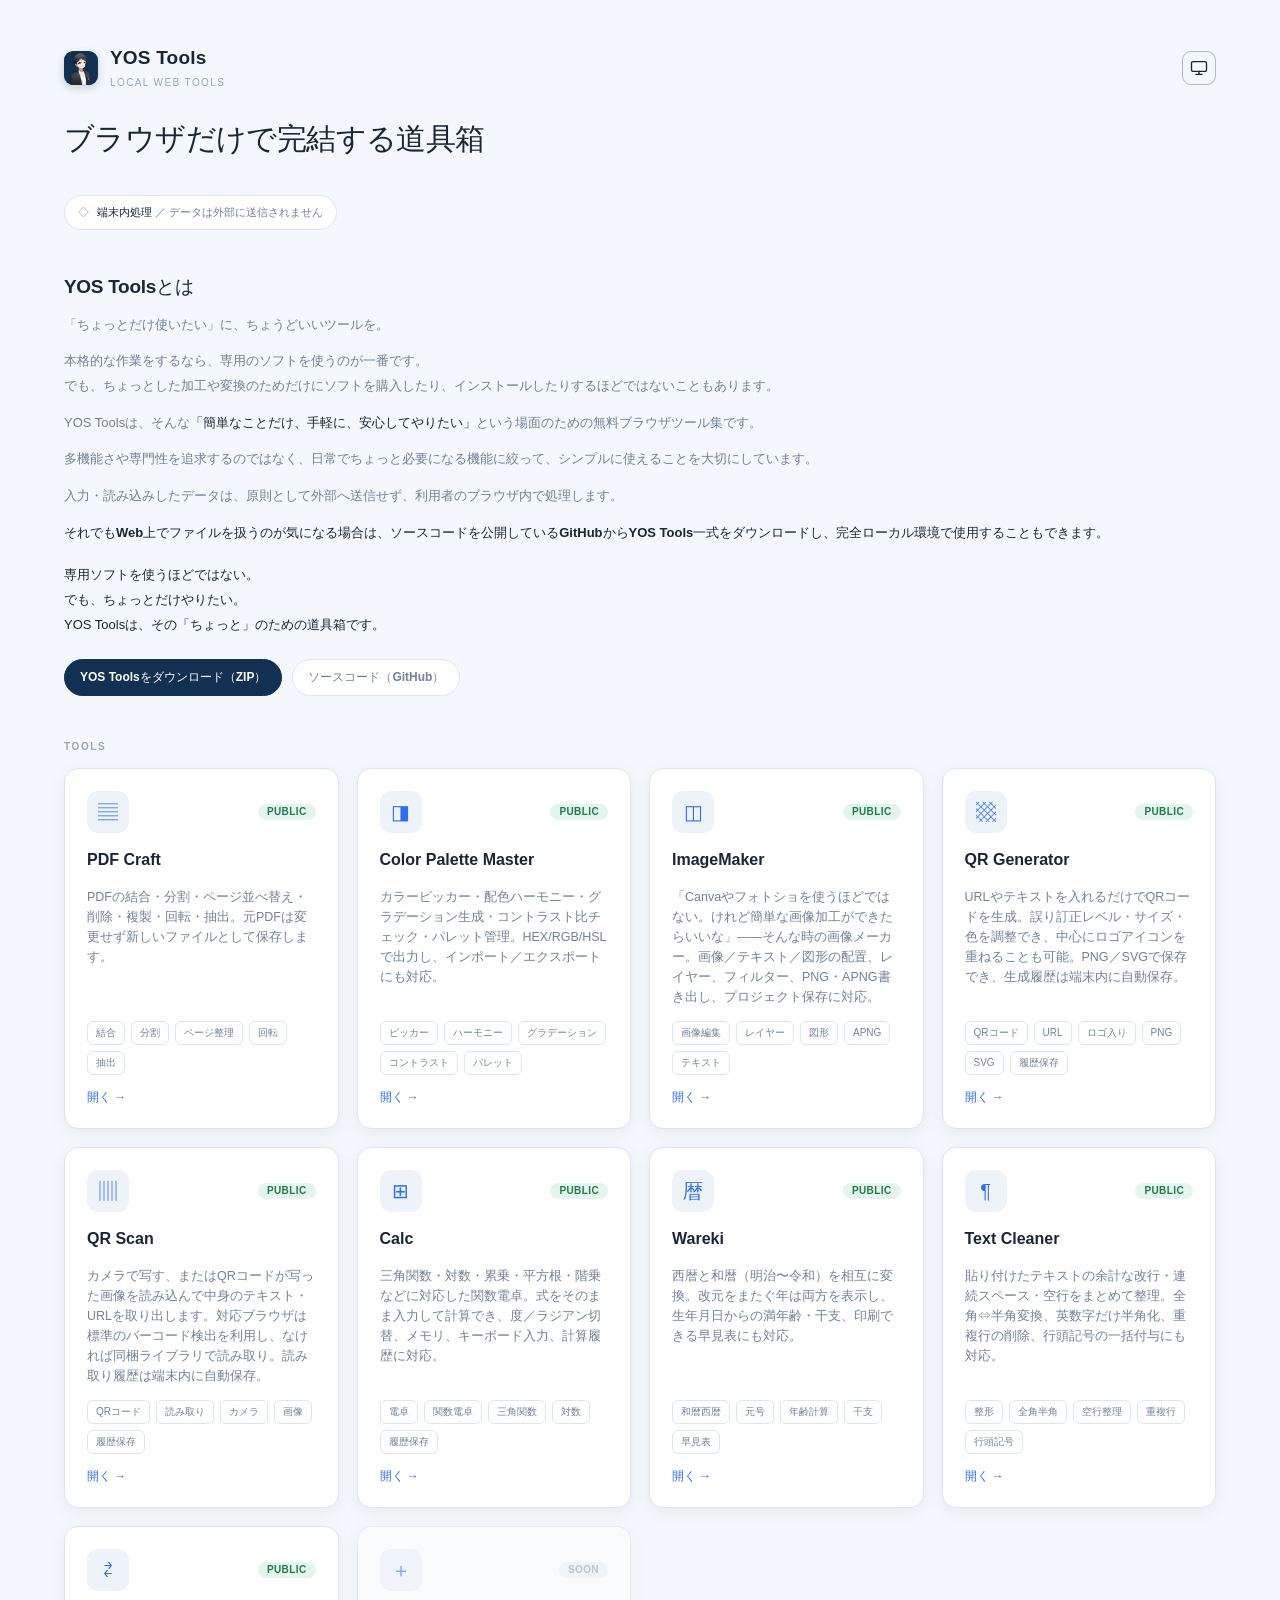
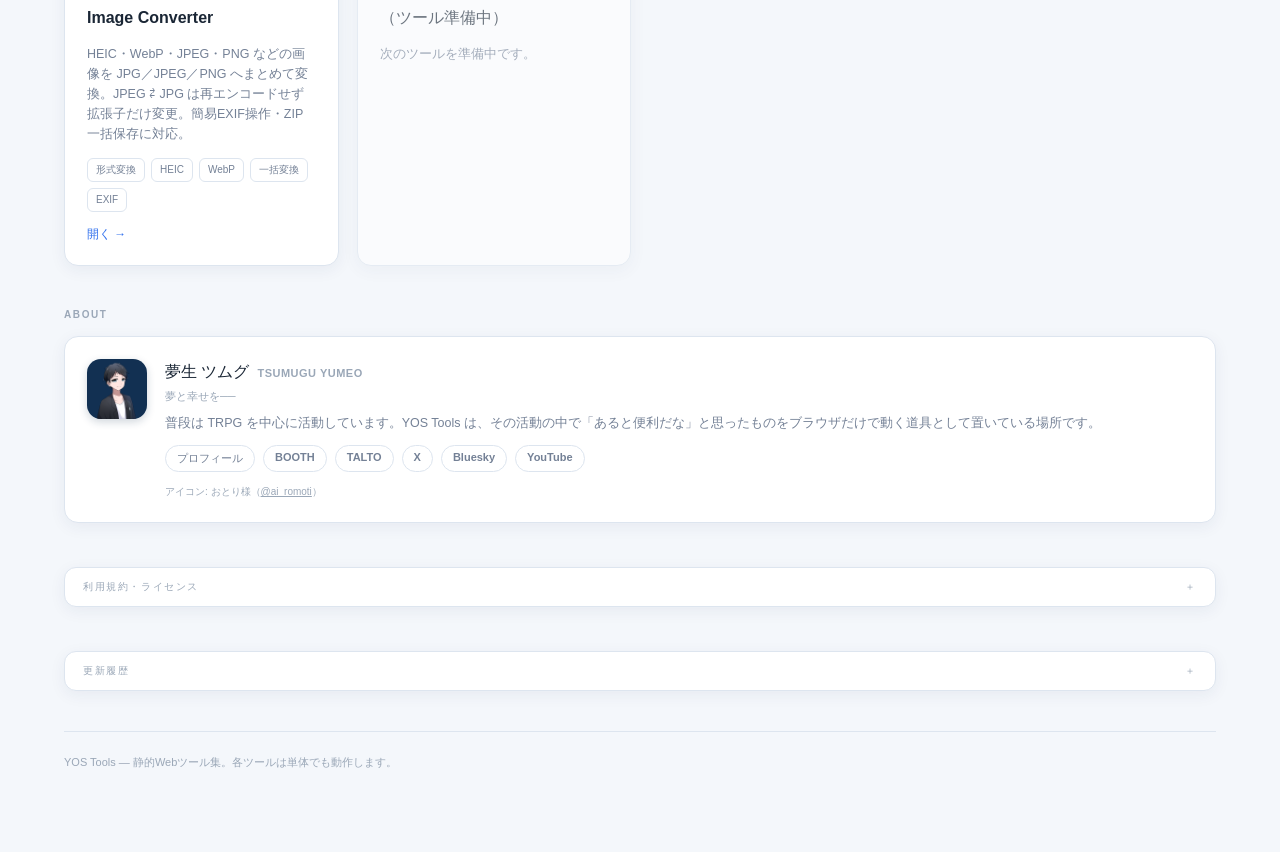
==== commit 6e474a67: "Wareki: 和暦西暦 早見表ツールを新設 - 西暦⇄和暦（明治〜令和）を双方向にライブ変換。改元をまたぐ年は   「昭和64年／平成元年」のように両方表示。存在しない和暦年は参考値＋警告 - 元号" ====
--- a/index.html
+++ b/index.html
@@ -230,7 +230,8 @@
             にまとめています。</p>
 
           <h3>2026-09-07</h3>
-          <p>・<strong>Calc</strong>（関数電卓）を追加。三角関数・対数・累乗・平方根・階乗などに対応し、式をそのまま入力して計算。度／ラジアン切替、メモリ、直前の答えAns、暗黙の掛け算、キーボード入力、計算履歴の端末内保存に対応。<br>
+          <p>・<strong>Wareki</strong>（和暦西暦 早見表）を追加。西暦⇄和暦（明治〜令和）の相互変換、改元をまたぐ年の両方表示、生年月日からの満年齢・数え年・干支、印刷・CSVコピーできる早見表に対応。<br>
+            ・<strong>Calc</strong>（関数電卓）を追加。三角関数・対数・累乗・平方根・階乗などに対応し、式をそのまま入力して計算。度／ラジアン切替、メモリ、直前の答えAns、暗黙の掛け算、キーボード入力、計算履歴の端末内保存に対応。<br>
             ・<strong>QR Scan</strong> を追加。カメラ、またはQRコードが写った画像から中身のテキスト・URLを読み取り。対応ブラウザは標準のバーコード検出、非対応時は同梱ライブラリで読み取り。URLはその場で開けるリンク表示、種類判定（Wi-Fi・メール・電話など）、読み取り履歴の端末内保存に対応。<br>
             ・<strong>Text Cleaner</strong>：「PDF・段落」オプションを追加。PDFからコピーしたときの1行ごとの強制改行を段落へつなぎ直す（空行は段落の区切りとして保持、箇条書き・番号見出しは結合しない）。行末で分割された英単語のハイフン結合、句点ごとの改行にも対応。<br>
             ・<strong>QR Generator</strong>：中心にロゴ画像を重ねる機能を追加（大きさ％・白い下地、PNG／SVG書き出しに反映）。前景色・背景色の色見本外クリックでパレットが開く不具合を修正。前景色・背景色を16進コードで直接入力できるように。<br>
@@ -311,6 +312,14 @@
         path: 'Calc/index.html',
         desc: '三角関数・対数・累乗・平方根・階乗などに対応した関数電卓。式をそのまま入力して計算でき、度／ラジアン切替、メモリ、キーボード入力、計算履歴に対応。',
         tags: ['電卓', '関数電卓', '三角関数', '対数', '履歴保存'],
+      },
+      {
+        name: 'Wareki',
+        icon: '暦',
+        status: 'live',
+        path: 'Wareki/index.html',
+        desc: '西暦と和暦（明治〜令和）を相互に変換。改元をまたぐ年は両方を表示し、生年月日からの満年齢・干支、印刷できる早見表にも対応。',
+        tags: ['和暦西暦', '元号', '年齢計算', '干支', '早見表'],
       },
       {
         name: 'Text Cleaner',
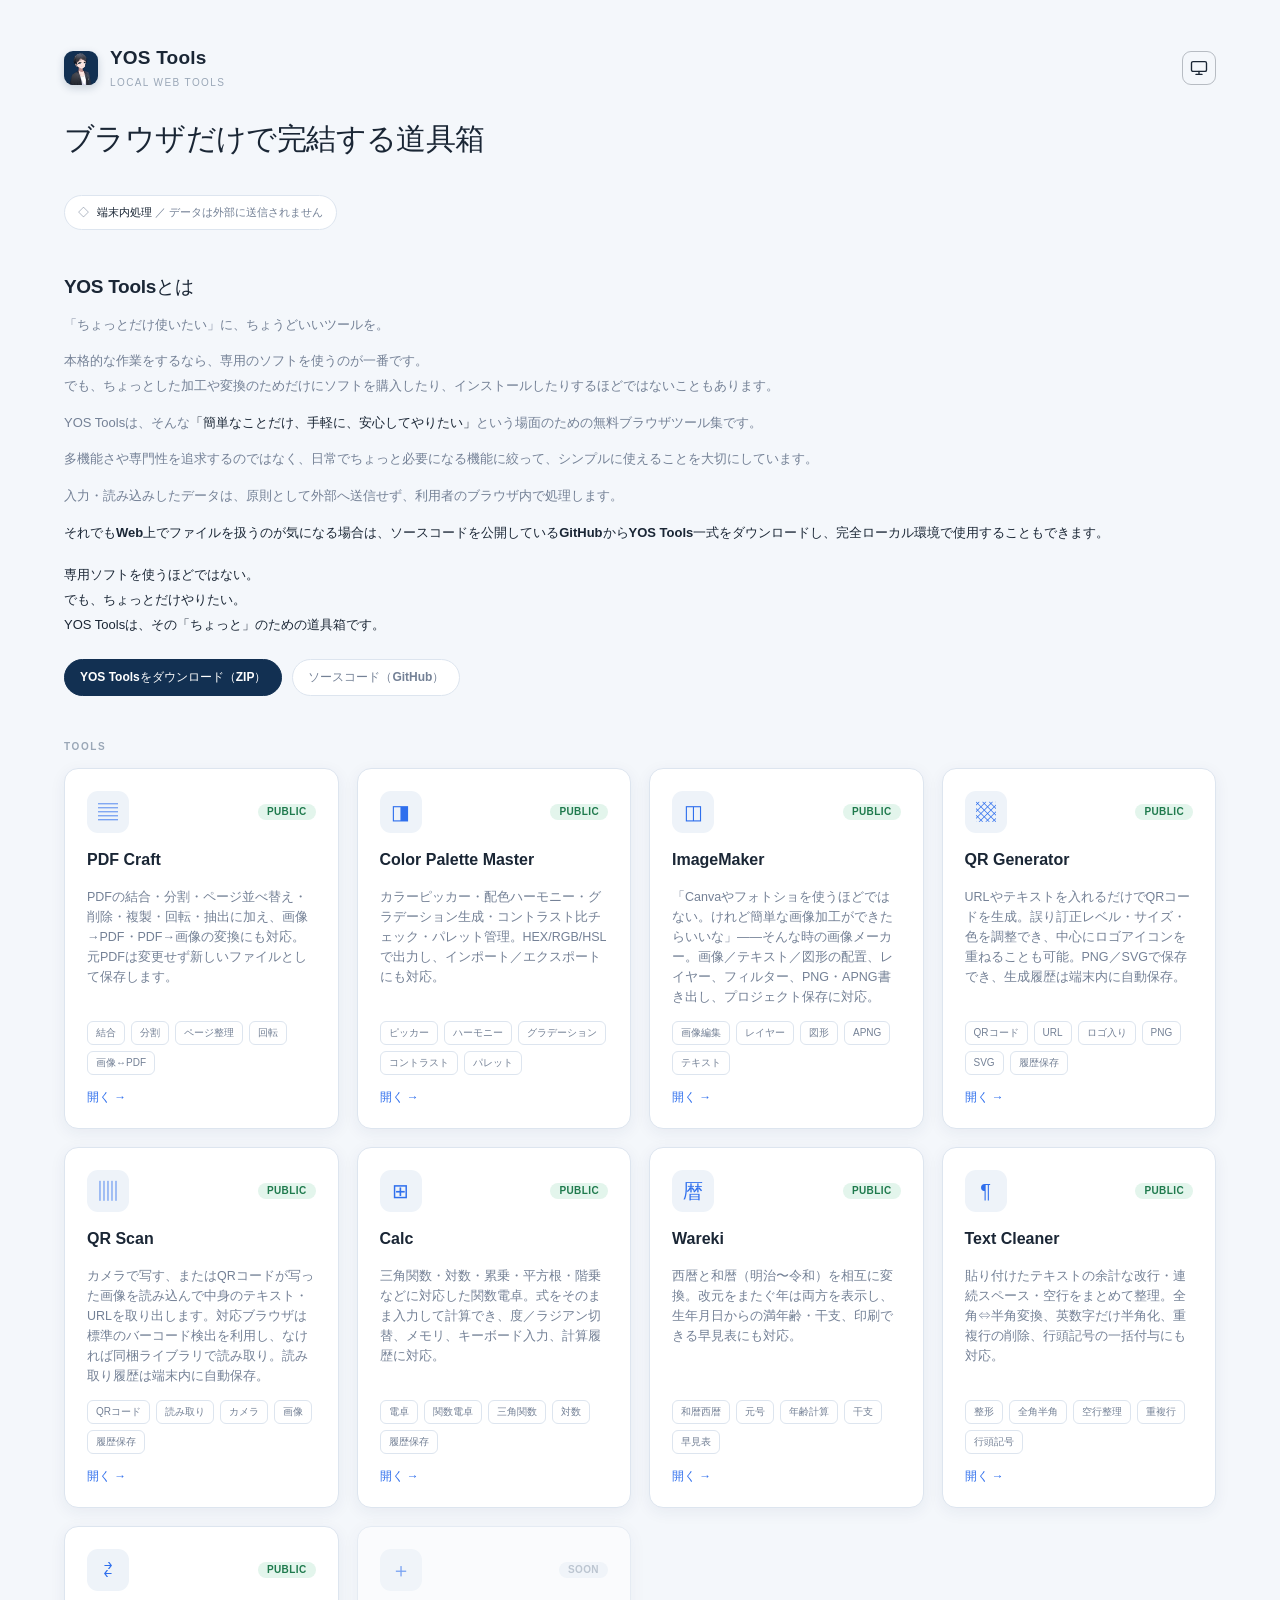
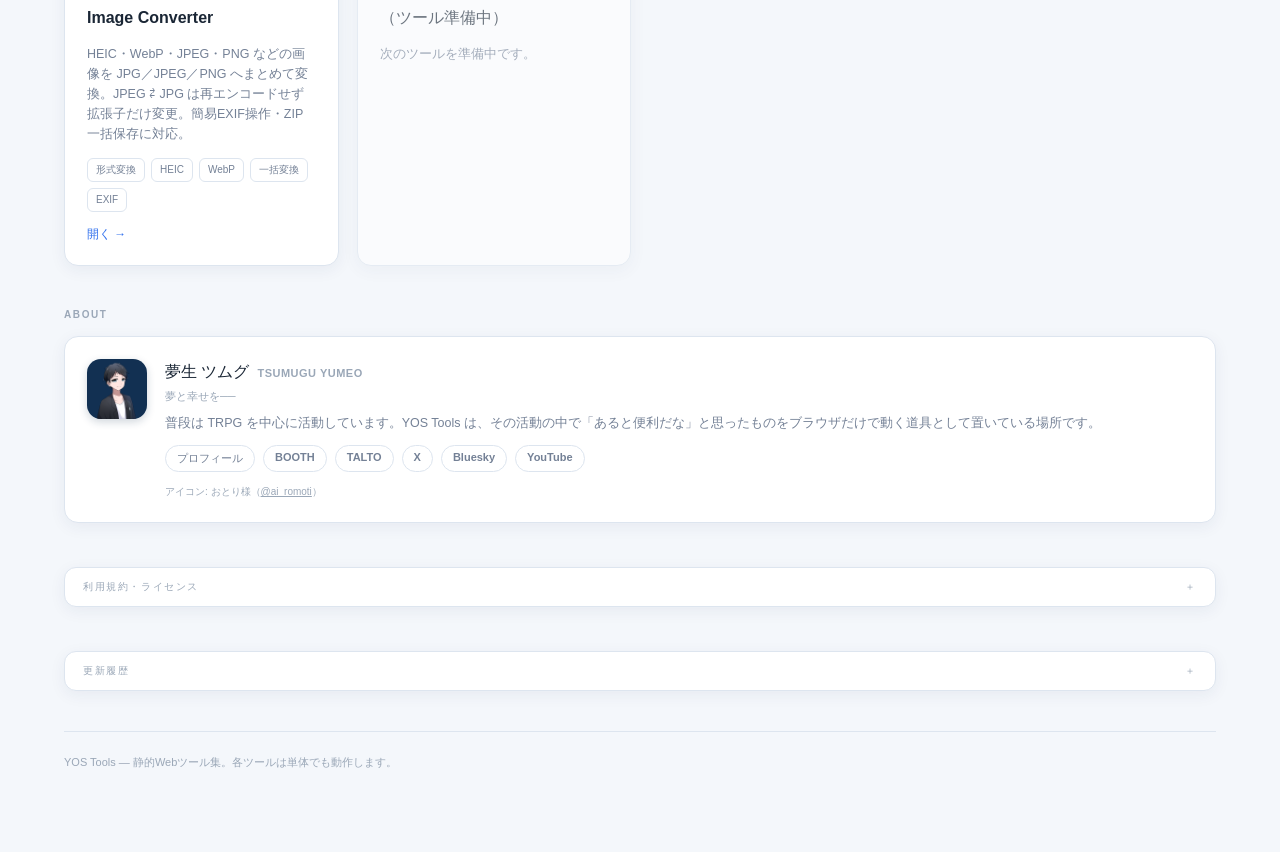
==== commit b3196ef4: "PDF Craft: 画像→PDF・PDF→画像の変換を追加 - サイドバーに「画像→PDF」「PDF→画像」モードを追加 - 画像→PDF: JPEG/PNG/WebP など複数画像を読み込み、既存" ====
--- a/index.html
+++ b/index.html
@@ -230,7 +230,8 @@
             にまとめています。</p>
 
           <h3>2026-09-07</h3>
-          <p>・<strong>Wareki</strong>（和暦西暦 早見表）を追加。西暦⇄和暦（明治〜令和）の相互変換、改元をまたぐ年の両方表示、生年月日からの満年齢・数え年・干支、印刷・CSVコピーできる早見表に対応。<br>
+          <p>・<strong>PDF Craft</strong>：「画像→PDF」「PDF→画像」を追加。画像（JPEG・PNG・WebP など）を並べ替え・回転して1つのPDFに（用紙は画像サイズ／A4・レターにフィット）。逆にPDFの各ページをPNG／JPEGで書き出し（解像度1〜3倍、複数ページはZIP、選択ページのみも可）。<br>
+            ・<strong>Wareki</strong>（和暦西暦 早見表）を追加。西暦⇄和暦（明治〜令和）の相互変換、改元をまたぐ年の両方表示、生年月日からの満年齢・数え年・干支、印刷・CSVコピーできる早見表に対応。<br>
             ・<strong>Calc</strong>（関数電卓）を追加。三角関数・対数・累乗・平方根・階乗などに対応し、式をそのまま入力して計算。度／ラジアン切替、メモリ、直前の答えAns、暗黙の掛け算、キーボード入力、計算履歴の端末内保存に対応。<br>
             ・<strong>QR Scan</strong> を追加。カメラ、またはQRコードが写った画像から中身のテキスト・URLを読み取り。対応ブラウザは標準のバーコード検出、非対応時は同梱ライブラリで読み取り。URLはその場で開けるリンク表示、種類判定（Wi-Fi・メール・電話など）、読み取り履歴の端末内保存に対応。<br>
             ・<strong>Text Cleaner</strong>：「PDF・段落」オプションを追加。PDFからコピーしたときの1行ごとの強制改行を段落へつなぎ直す（空行は段落の区切りとして保持、箇条書き・番号見出しは結合しない）。行末で分割された英単語のハイフン結合、句点ごとの改行にも対応。<br>
@@ -270,8 +271,8 @@
         icon: '▤',
         status: 'live',
         path: 'PDF_Craft/index.html',
-        desc: 'PDFの結合・分割・ページ並べ替え・削除・複製・回転・抽出。元PDFは変更せず新しいファイルとして保存します。',
-        tags: ['結合', '分割', 'ページ整理', '回転', '抽出'],
+        desc: 'PDFの結合・分割・ページ並べ替え・削除・複製・回転・抽出に加え、画像→PDF・PDF→画像の変換にも対応。元PDFは変更せず新しいファイルとして保存します。',
+        tags: ['結合', '分割', 'ページ整理', '回転', '画像↔PDF'],
       },
       {
         name: 'Color Palette Master',
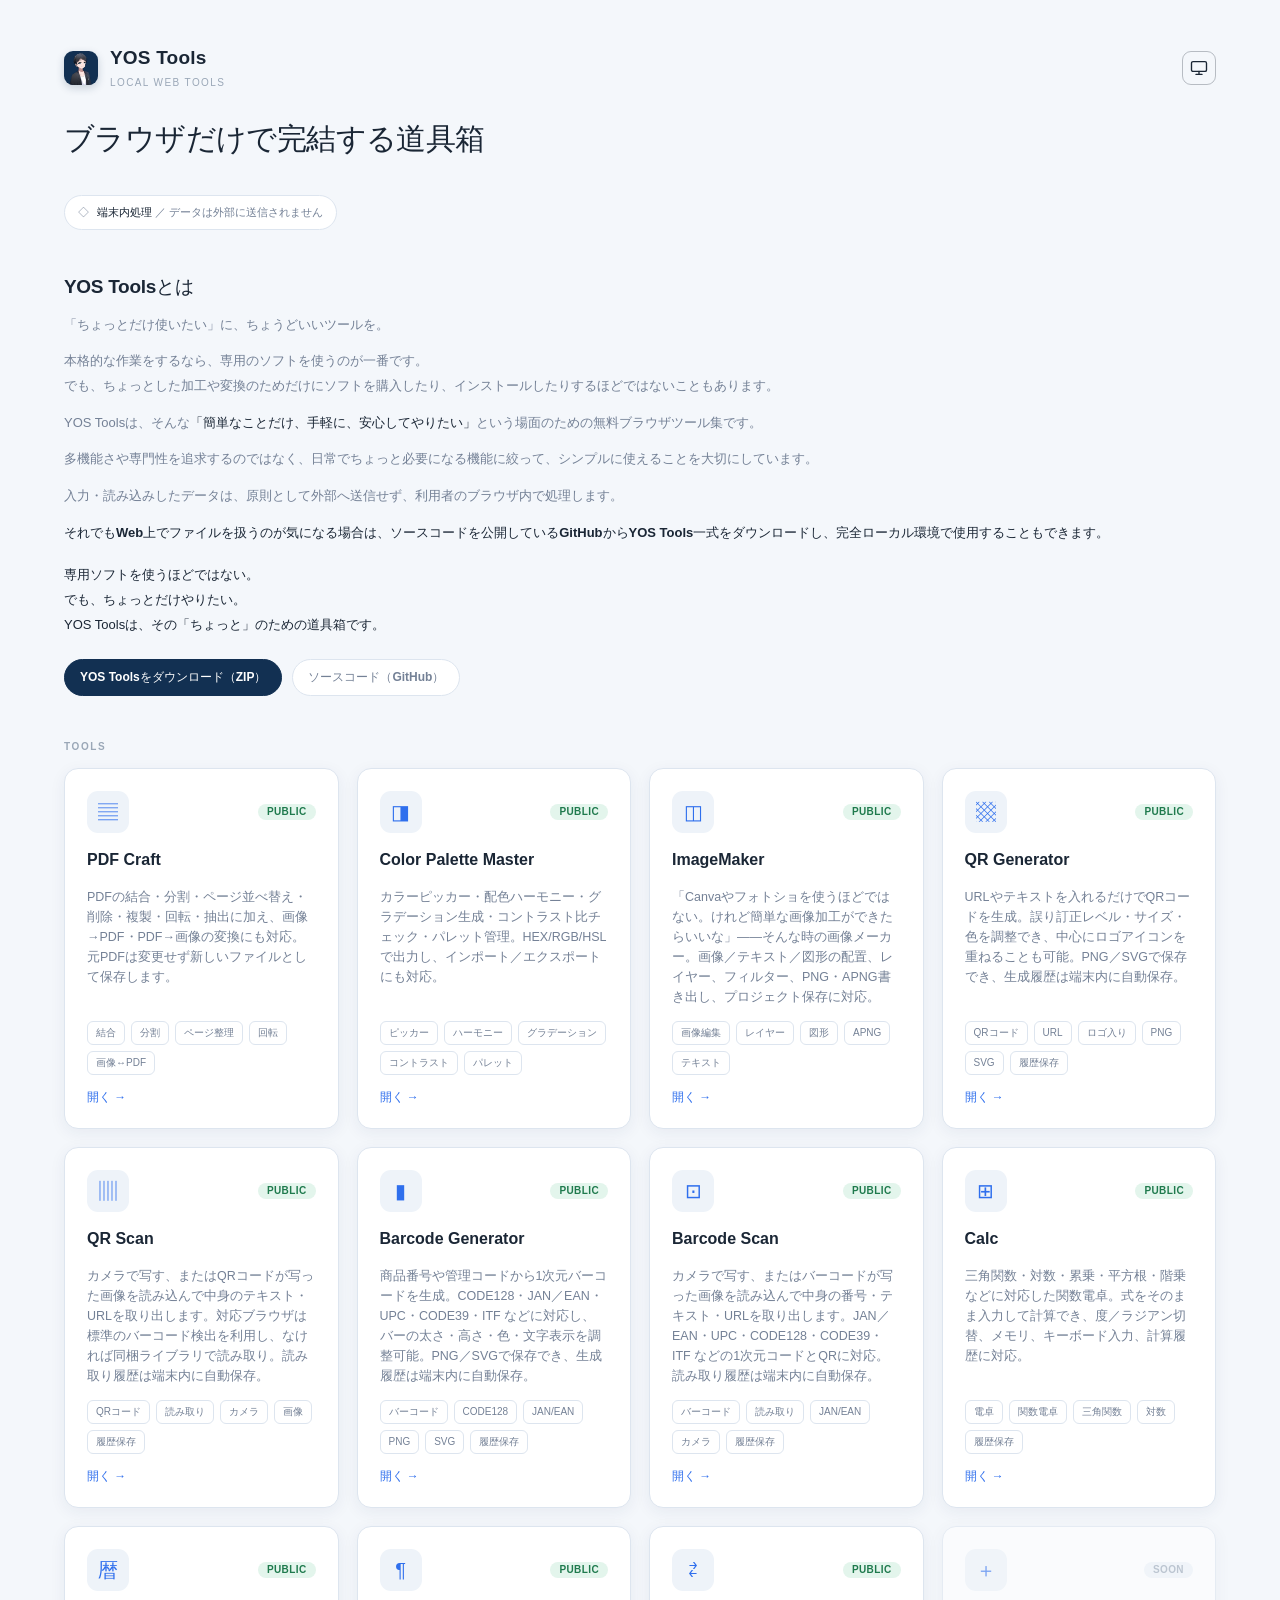
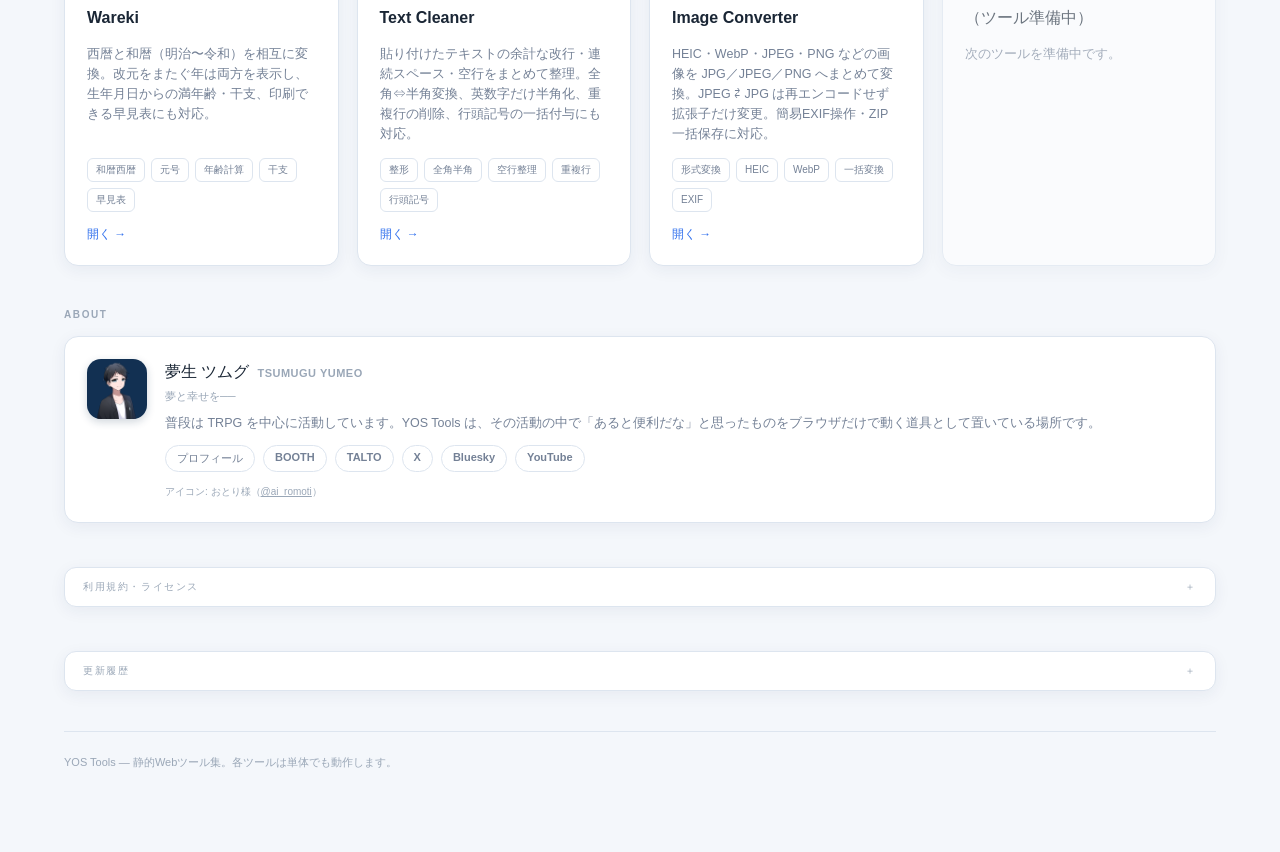
==== commit 5fec709b: "Barcode: バーコード生成・読み取りツールを新設 - Barcode Generator: 値と規格（CODE128/128-A/B/C、JAN・EAN-13/8、UPC-A、   CODE39" ====
--- a/index.html
+++ b/index.html
@@ -230,7 +230,9 @@
             にまとめています。</p>
 
           <h3>2026-09-07</h3>
-          <p>・<strong>PDF Craft</strong>：「画像→PDF」「PDF→画像」を追加。画像（JPEG・PNG・WebP など）を並べ替え・回転して1つのPDFに（用紙は画像サイズ／A4・レターにフィット）。逆にPDFの各ページをPNG／JPEGで書き出し（解像度1〜3倍、複数ページはZIP、選択ページのみも可）。<br>
+          <p>・<strong>Barcode Generator</strong> を追加。商品番号や管理コードから1次元バーコード（CODE128・JAN／EAN-13・EAN-8・UPC-A・CODE39・ITF／ITF-14・MSI・Pharmacode・Codabar）を生成。バーの太さ（整数ピクセル）・高さ・余白・文字サイズ／位置／寄せ・線と背景の色・値の文字表示を調整でき、PNG（3倍）／SVGで保存、画像コピー、生成履歴の端末内保存に対応。<br>
+            ・<strong>Barcode Scan</strong> を追加。カメラ、またはバーコードが写った画像から中身の番号・テキスト・URLを読み取り。CODE128／39／93・JAN／EAN・UPC・ITF・Codabar などの1次元コードのほかQR・Data Matrix・PDF417・Aztec にも対応（MSI・Pharmacode は読み取り不可）。対応ブラウザの標準検出＋同梱ライブラリ（ZXing）を併用し、複数のバイナライザ・Otsu 2値化・拡大率・明暗反転・中央帯の切り出し・90°回転で読み取り精度を確保。カメラは連続で自動読み取りし、結果を一覧にためて端末内保存・CSV 書き出しに対応。<br>
+            ・<strong>PDF Craft</strong>：「画像→PDF」「PDF→画像」を追加。画像（JPEG・PNG・WebP など）を並べ替え・回転して1つのPDFに（用紙は画像サイズ／A4・レターにフィット）。逆にPDFの各ページをPNG／JPEGで書き出し（解像度1〜3倍、複数ページはZIP、選択ページのみも可）。<br>
             ・<strong>Wareki</strong>（和暦西暦 早見表）を追加。西暦⇄和暦（明治〜令和）の相互変換、改元をまたぐ年の両方表示、生年月日からの満年齢・数え年・干支、印刷・CSVコピーできる早見表に対応。<br>
             ・<strong>Calc</strong>（関数電卓）を追加。三角関数・対数・累乗・平方根・階乗などに対応し、式をそのまま入力して計算。度／ラジアン切替、メモリ、直前の答えAns、暗黙の掛け算、キーボード入力、計算履歴の端末内保存に対応。<br>
             ・<strong>QR Scan</strong> を追加。カメラ、またはQRコードが写った画像から中身のテキスト・URLを読み取り。対応ブラウザは標準のバーコード検出、非対応時は同梱ライブラリで読み取り。URLはその場で開けるリンク表示、種類判定（Wi-Fi・メール・電話など）、読み取り履歴の端末内保存に対応。<br>
@@ -305,6 +307,22 @@
         path: 'QR_Scan/index.html',
         desc: 'カメラで写す、またはQRコードが写った画像を読み込んで中身のテキスト・URLを取り出します。対応ブラウザは標準のバーコード検出を利用し、なければ同梱ライブラリで読み取り。読み取り履歴は端末内に自動保存。',
         tags: ['QRコード', '読み取り', 'カメラ', '画像', '履歴保存'],
+      },
+      {
+        name: 'Barcode Generator',
+        icon: '▮',
+        status: 'live',
+        path: 'Barcode_Generator/index.html',
+        desc: '商品番号や管理コードから1次元バーコードを生成。CODE128・JAN／EAN・UPC・CODE39・ITF などに対応し、バーの太さ・高さ・色・文字表示を調整可能。PNG／SVGで保存でき、生成履歴は端末内に自動保存。',
+        tags: ['バーコード', 'CODE128', 'JAN/EAN', 'PNG', 'SVG', '履歴保存'],
+      },
+      {
+        name: 'Barcode Scan',
+        icon: '⊡',
+        status: 'live',
+        path: 'Barcode_Scan/index.html',
+        desc: 'カメラで写す、またはバーコードが写った画像を読み込んで中身の番号・テキスト・URLを取り出します。JAN／EAN・UPC・CODE128・CODE39・ITF などの1次元コードとQRに対応。読み取り履歴は端末内に自動保存。',
+        tags: ['バーコード', '読み取り', 'JAN/EAN', 'カメラ', '履歴保存'],
       },
       {
         name: 'Calc',
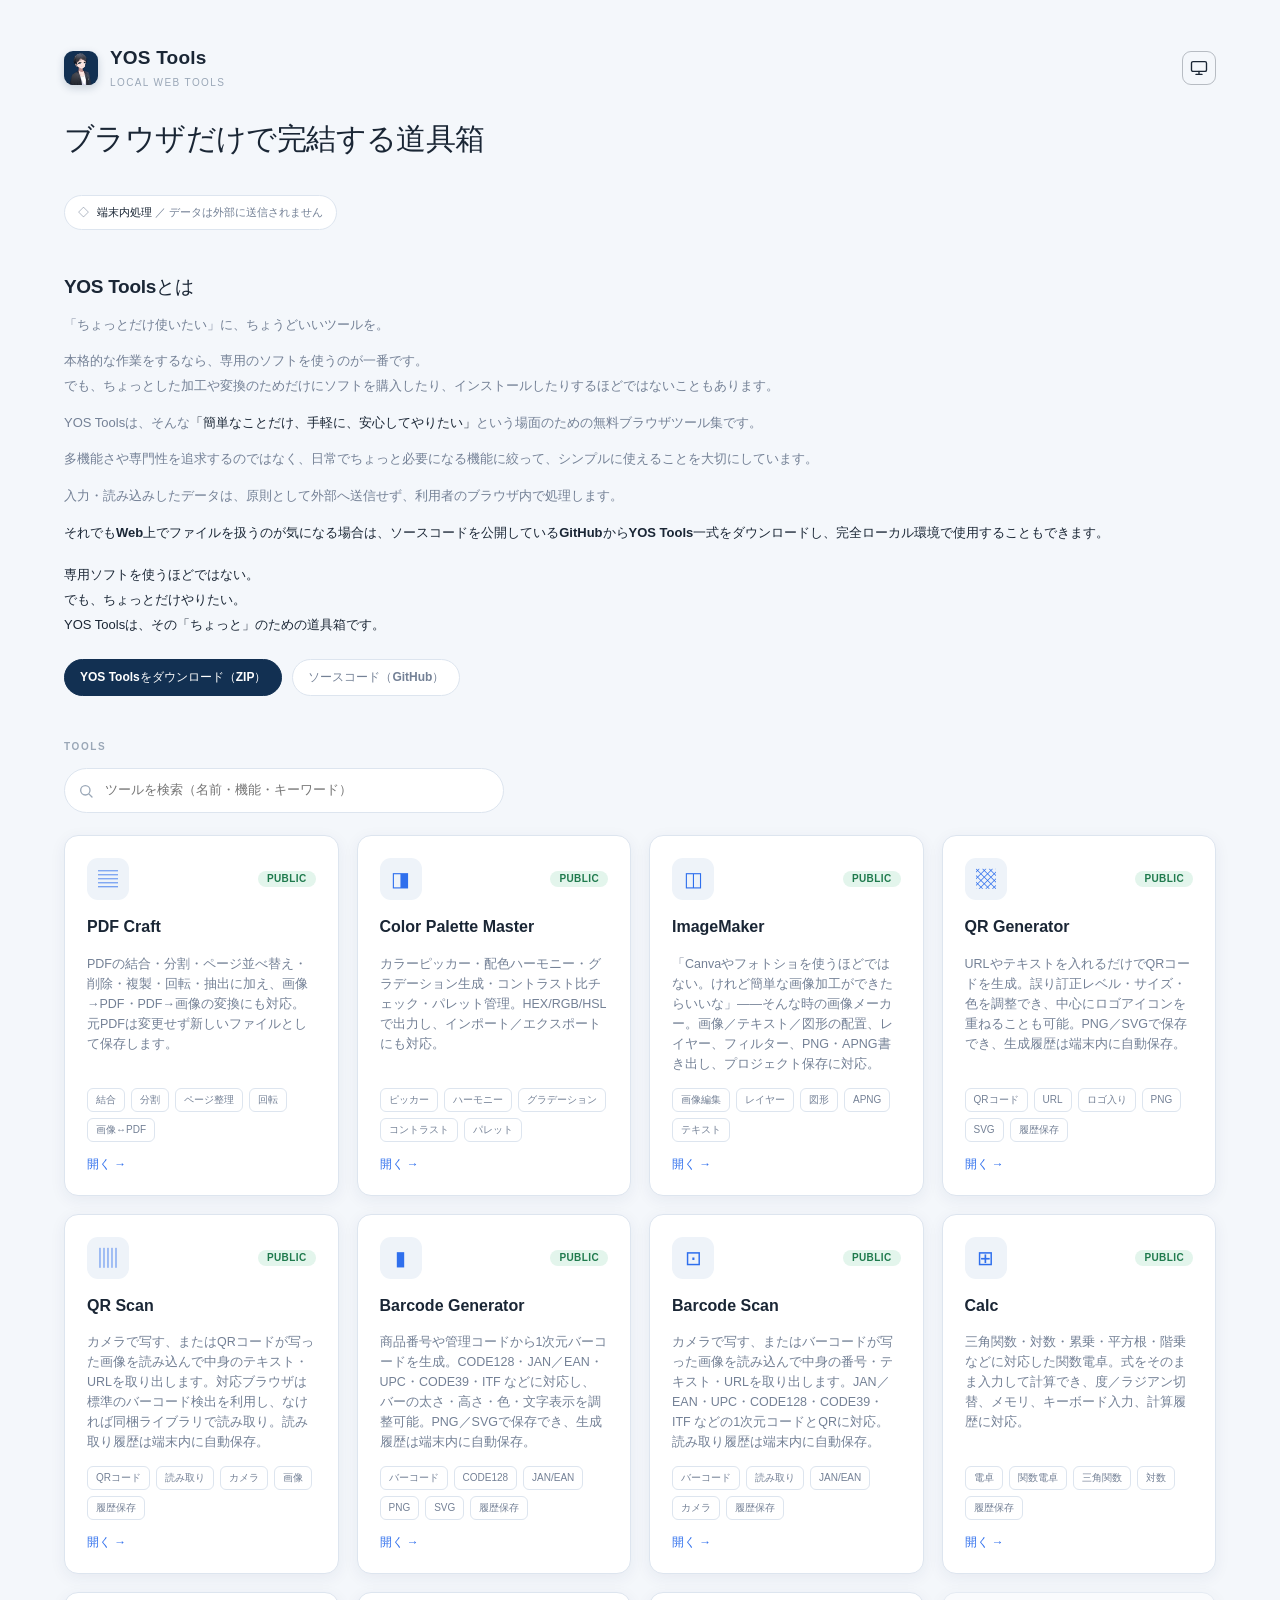
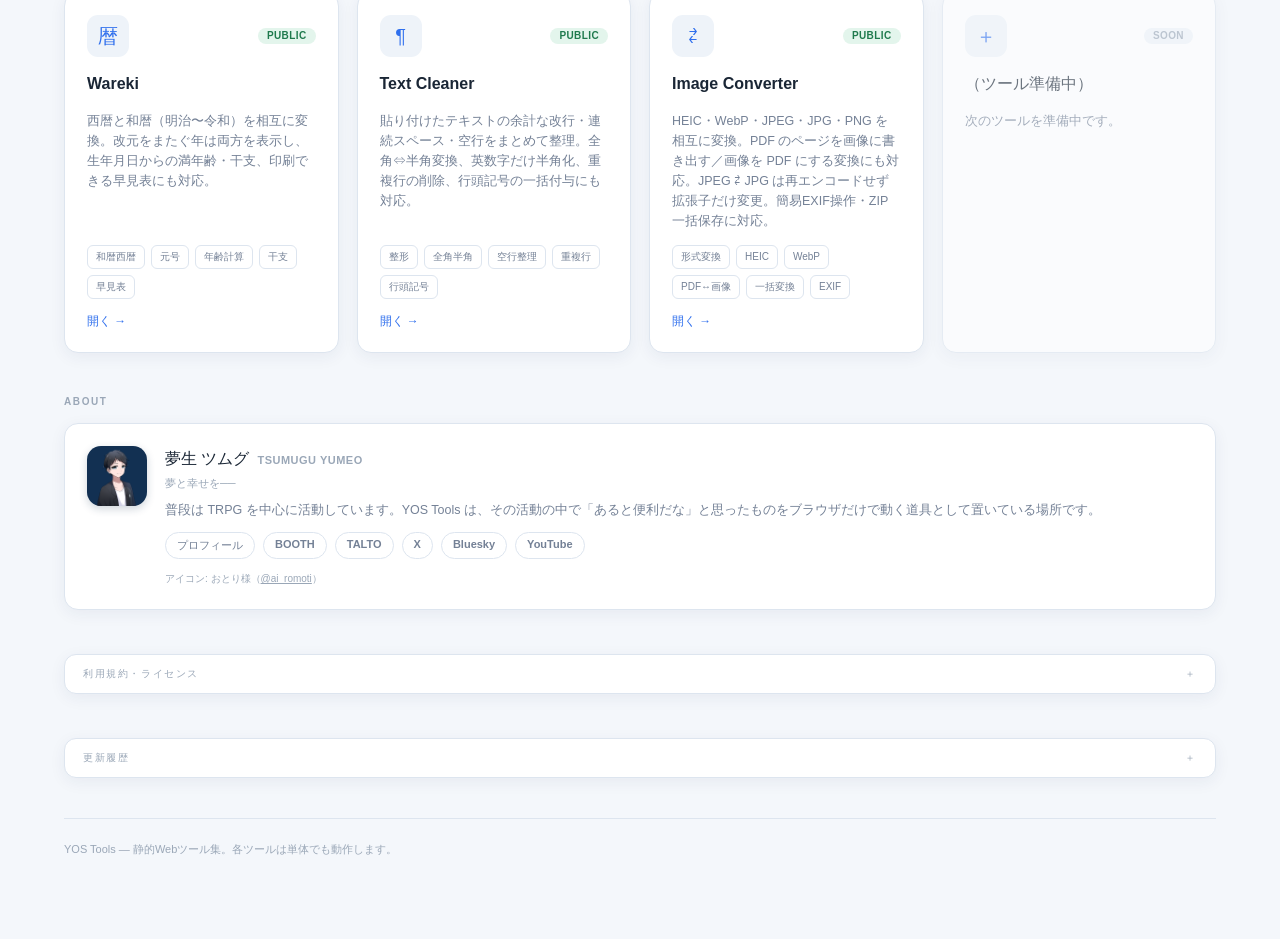
==== commit 00020d91: "トップ: ツール検索ボックスを追加し、検索キーワードを拡充 - ツール一覧に検索ボックスを追加。名前・説明・タグに加え、各ツールへ   用意した検索用キーワード（別名・英語表記・略称・用途の言い回し）" ====
--- a/index.html
+++ b/index.html
@@ -62,6 +62,22 @@
     .tags{display:flex; flex-wrap:wrap; gap:6px}
     .tags span{padding:3px 8px; border:1px solid var(--line); border-radius:6px; color:var(--muted); font-size:10px}
     .go{display:inline-flex; align-items:center; gap:6px; color:var(--blue); font:700 12px 'DM Sans','Yu Gothic',sans-serif}
+
+    /* ---- ツール検索 ---- */
+    .toolsearch{position:relative; max-width:440px; margin:0 0 22px}
+    .toolsearch .ic{position:absolute; left:14px; top:50%; transform:translateY(-50%);
+      width:16px; height:16px; color:var(--faint); pointer-events:none}
+    .toolsearch input{width:100%; padding:11px 40px; border:1px solid var(--line);
+      border-radius:999px; background:var(--paper); color:var(--ink); font:inherit; font-size:13px}
+    .toolsearch input:focus{outline:2px solid var(--blue); outline-offset:1px; border-color:var(--blue)}
+    .toolsearch input::-webkit-search-cancel-button,
+    .toolsearch input::-webkit-search-decoration{display:none}
+    .toolsearch .clear{position:absolute; right:8px; top:50%; transform:translateY(-50%);
+      width:26px; height:26px; display:grid; place-items:center; border-radius:50%;
+      color:var(--muted); font-size:16px; line-height:1}
+    .toolsearch .clear:hover{background:var(--soft); color:var(--ink)}
+    .toolsearch-empty{margin:-4px 0 34px; color:var(--muted); font-size:13px}
+    .toolsearch-empty b{color:var(--ink)}
 
     .profile{display:flex; gap:18px; align-items:flex-start; padding:22px;
       border:1px solid var(--line); border-radius:14px; background:var(--paper);
@@ -171,6 +187,14 @@
     </section>
 
     <p class="section-label">TOOLS</p>
+    <div class="toolsearch">
+      <svg class="ic" viewBox="0 0 24 24" fill="none" stroke="currentColor" stroke-width="2" stroke-linecap="round" stroke-linejoin="round" aria-hidden="true">
+        <circle cx="11" cy="11" r="7"></circle><line x1="21" y1="21" x2="16.65" y2="16.65"></line>
+      </svg>
+      <input id="toolq" type="search" autocomplete="off" placeholder="ツールを検索（名前・機能・キーワード）" aria-label="ツールを検索">
+      <button class="clear" id="toolq-clear" type="button" aria-label="検索をクリア" hidden>×</button>
+    </div>
+    <p class="toolsearch-empty" id="toolq-empty" hidden>「<b></b>」に一致するツールはありませんでした。</p>
     <div class="grid" id="grid"></div>
 
     <p class="section-label" style="margin-top:44px">ABOUT</p>
@@ -229,6 +253,10 @@
             <a href="https://github.com/yumeotsumugu/YOS_Tools/blob/main/CHANGELOG.md" target="_blank" rel="noopener noreferrer">CHANGELOG.md</a>
             にまとめています。</p>
 
+          <h3>2026-09-09</h3>
+          <p>・<strong>Image Converter</strong>：変換パターンを拡張。HEIC・WebP・JPEG・JPG・PNG を相互に変換できるようになり（WebP 書き出しに対応）、<strong>PDF のページを画像に書き出す</strong>／<strong>画像を PDF にする</strong>変換も追加しました。PDF を読み込むとページごとに一覧へ並び、解像度（1〜3倍）を指定して書き出せます。画像→PDF は「1画像＝1PDF」と「1つのPDFにまとめる」を選べます。※ HEIC への書き出しはブラウザの制約により非対応（読み込みは可能）。<br>
+            ・<strong>トップ</strong>：ツール一覧に検索ボックスを追加。ツール名・説明・タグに加え、各ツールへ用意した検索用キーワード（別名・英語表記・略称・用途の言い回し）でも絞り込めます。スペース区切りは全語一致で、カタカナ・ひらがな・英字の大文字小文字の違いは無視します。Esc かクリアボタン（×）でリセットできます。</p>
+
           <h3>2026-09-07</h3>
           <p>・<strong>Barcode Generator</strong> を追加。商品番号や管理コードから1次元バーコード（CODE128・JAN／EAN-13・EAN-8・UPC-A・CODE39・ITF／ITF-14・MSI・Pharmacode・Codabar）を生成。バーの太さ（整数ピクセル）・高さ・余白・文字サイズ／位置／寄せ・線と背景の色・値の文字表示を調整でき、PNG（3倍）／SVGで保存、画像コピー、生成履歴の端末内保存に対応。<br>
             ・<strong>Barcode Scan</strong> を追加。カメラ、またはバーコードが写った画像から中身の番号・テキスト・URLを読み取り。CODE128／39／93・JAN／EAN・UPC・ITF・Codabar などの1次元コードのほかQR・Data Matrix・PDF417・Aztec にも対応（MSI・Pharmacode は読み取り不可）。対応ブラウザの標準検出＋同梱ライブラリ（ZXing）を併用し、複数のバイナライザ・Otsu 2値化・拡大率・明暗反転・中央帯の切り出し・90°回転で読み取り精度を確保。カメラは連続で自動読み取りし、結果を一覧にためて端末内保存・CSV 書き出しに対応。<br>
@@ -265,8 +293,10 @@
 
   <script>
     /* ツールを追加するときはこの配列に1件足すだけ。
-       status: 'live' = 公開 / 'soon' = 準備中（リンク無効）
-       path  : このindex.htmlからの相対パス */
+       status  : 'live' = 公開 / 'soon' = 準備中（リンク無効）
+       path    : このindex.htmlからの相対パス
+       keywords: 検索用の別名・用途・関連語（カード上には表示しない）。
+                 日本語の別表記・英語・略称・「〜したい」の言い回しを広めに入れておく。 */
     const tools = [
       {
         name: 'PDF Craft',
@@ -275,6 +305,7 @@
         path: 'PDF_Craft/index.html',
         desc: 'PDFの結合・分割・ページ並べ替え・削除・複製・回転・抽出に加え、画像→PDF・PDF→画像の変換にも対応。元PDFは変更せず新しいファイルとして保存します。',
         tags: ['結合', '分割', 'ページ整理', '回転', '画像↔PDF'],
+        keywords: ['pdf', 'ピーディーエフ', 'ぴーでぃーえふ', '書類', '資料', 'ファイル', 'マージ', 'merge', 'くっつける', 'つなげる', 'まとめる', 'split', 'ページ削除', 'ページ抽出', 'ページ入れ替え', '並び替え', 'ソート', 'rotate', '向き', '90度', '画像化', 'jpg', 'jpeg', 'png', '画像からpdf', 'pdfから画像', 'スキャン', 'サムネイル', '圧縮しない', '加工'],
       },
       {
         name: 'Color Palette Master',
@@ -283,6 +314,7 @@
         path: 'ColorPaletteMaster/index.html',
         desc: 'カラーピッカー・配色ハーモニー・グラデーション生成・コントラスト比チェック・パレット管理。HEX/RGB/HSLで出力し、インポート／エクスポートにも対応。',
         tags: ['ピッカー', 'ハーモニー', 'グラデーション', 'コントラスト', 'パレット'],
+        keywords: ['color', 'カラー', '色', 'いろ', '配色', 'カラーコード', 'カラーパレット', 'palette', 'カラーピッカー', 'color picker', 'スポイト', '色抽出', 'hex', '16進', 'rgb', 'rgba', 'hsl', 'hsla', 'gradient', 'グラデ', '補色', '類似色', 'トライアド', 'トーン', 'コントラスト比', 'コントラストチェック', 'wcag', 'アクセシビリティ', '色覚', '色見本', 'スウォッチ', 'デザイン', 'ui', 'テーマカラー'],
       },
       {
         name: 'ImageMaker',
@@ -291,6 +323,7 @@
         path: 'ImageMaker/index.html',
         desc: '「Canvaやフォトショを使うほどではない。けれど簡単な画像加工ができたらいいな」——そんな時の画像メーカー。画像／テキスト／図形の配置、レイヤー、フィルター、PNG・APNG書き出し、プロジェクト保存に対応。',
         tags: ['画像編集', 'レイヤー', '図形', 'APNG', 'テキスト'],
+        keywords: ['画像', 'image', 'がぞう', '画像編集', '画像加工', '画像作成', 'メーカー', 'エディタ', 'canva', 'キャンバ', 'フォトショ', 'photoshop', 'ペイント', 'trpg', 'ココフォリア', 'cocofolia', 'ユドナリウム', '立ち絵', '素材作成', 'アイコン作成', 'アイコン加工', 'バナー', 'ヘッダー', 'サムネ', 'サムネイル', 'ロゴ', 'コラージュ', '合成', '切り抜き', 'レイヤー', '図形', '矢印', '吹き出し', '文字入れ', 'テキスト入れ', 'キャプション', 'フィルター', 'モザイク', 'ぼかし', 'png', '透過', 'apng', 'アニメ', 'アニメーション', 'gif'],
       },
       {
         name: 'QR Generator',
@@ -299,6 +332,7 @@
         path: 'QR_Generator/index.html',
         desc: 'URLやテキストを入れるだけでQRコードを生成。誤り訂正レベル・サイズ・色を調整でき、中心にロゴアイコンを重ねることも可能。PNG／SVGで保存でき、生成履歴は端末内に自動保存。',
         tags: ['QRコード', 'URL', 'ロゴ入り', 'PNG', 'SVG', '履歴保存'],
+        keywords: ['qr', 'キューアール', 'qrコード', 'qrcode', '二次元コード', '2次元コード', '生成', '作成', '作る', 'つくる', 'url', 'リンク', 'アドレス', 'テキスト', '名刺', 'ポスター', 'チラシ', 'ロゴ入り', 'ロゴ重ね', 'png', 'svg', '色付き', 'vcard', 'wi-fi', 'wifi'],
       },
       {
         name: 'QR Scan',
@@ -307,6 +341,7 @@
         path: 'QR_Scan/index.html',
         desc: 'カメラで写す、またはQRコードが写った画像を読み込んで中身のテキスト・URLを取り出します。対応ブラウザは標準のバーコード検出を利用し、なければ同梱ライブラリで読み取り。読み取り履歴は端末内に自動保存。',
         tags: ['QRコード', '読み取り', 'カメラ', '画像', '履歴保存'],
+        keywords: ['qr', 'キューアール', 'qrコード', 'qrcode', '二次元コード', '2次元コード', '読み取り', '読取', '読み込み', '読む', 'スキャン', 'scan', 'scanner', 'スキャナー', 'reader', 'リーダー', 'カメラ', '撮影', 'デコード', '解析', '中身', 'url', 'リンク', 'wi-fi', 'wifi', '連絡先', 'vcard'],
       },
       {
         name: 'Barcode Generator',
@@ -315,6 +350,7 @@
         path: 'Barcode_Generator/index.html',
         desc: '商品番号や管理コードから1次元バーコードを生成。CODE128・JAN／EAN・UPC・CODE39・ITF などに対応し、バーの太さ・高さ・色・文字表示を調整可能。PNG／SVGで保存でき、生成履歴は端末内に自動保存。',
         tags: ['バーコード', 'CODE128', 'JAN/EAN', 'PNG', 'SVG', '履歴保存'],
+        keywords: ['バーコード', 'barcode', 'ばーこーど', '1次元コード', '一次元コード', '生成', '作成', '作る', 'つくる', 'code128', 'code 128', 'jan', 'janコード', 'ean', 'ean13', 'ean-13', 'ean8', 'ean-8', 'upc', 'upc-a', 'code39', 'code 39', 'itf', 'itf-14', 'msi', 'pharmacode', 'codabar', 'nw-7', '商品コード', '商品番号', '型番', '品番', '管理番号', '管理コード', '在庫管理', '値札', 'ラベル', '棚札', 'png', 'svg', 'jsbarcode'],
       },
       {
         name: 'Barcode Scan',
@@ -323,6 +359,7 @@
         path: 'Barcode_Scan/index.html',
         desc: 'カメラで写す、またはバーコードが写った画像を読み込んで中身の番号・テキスト・URLを取り出します。JAN／EAN・UPC・CODE128・CODE39・ITF などの1次元コードとQRに対応。読み取り履歴は端末内に自動保存。',
         tags: ['バーコード', '読み取り', 'JAN/EAN', 'カメラ', '履歴保存'],
+        keywords: ['バーコード', 'barcode', 'ばーこーど', '1次元コード', '一次元コード', '読み取り', '読取', '読み込み', '読む', 'スキャン', 'scan', 'scanner', 'スキャナー', 'reader', 'リーダー', 'カメラ', '撮影', 'デコード', '解析', 'jan', 'janコード', 'ean', 'upc', 'code128', 'code39', 'code93', 'itf', 'codabar', 'data matrix', 'pdf417', 'aztec', '商品コード', '商品番号', '型番', '品番', '在庫', '棚卸し', '検品', 'csv', 'zxing'],
       },
       {
         name: 'Calc',
@@ -331,6 +368,7 @@
         path: 'Calc/index.html',
         desc: '三角関数・対数・累乗・平方根・階乗などに対応した関数電卓。式をそのまま入力して計算でき、度／ラジアン切替、メモリ、キーボード入力、計算履歴に対応。',
         tags: ['電卓', '関数電卓', '三角関数', '対数', '履歴保存'],
+        keywords: ['計算', '計算機', '電卓', 'でんたく', 'けいさん', 'calc', 'calculator', '関数電卓', '科学計算', '数式', '式', 'math', '数学', '三角関数', 'sin', 'cos', 'tan', 'サイン', 'コサイン', 'タンジェント', '対数', 'log', 'ln', 'exp', '指数', '累乗', 'べき乗', '平方根', 'ルート', 'sqrt', '√', '階乗', 'factorial', '円周率', 'pi', 'π', 'ラジアン', 'radian', '度数', 'deg', 'メモリ', 'ans', '計算履歴'],
       },
       {
         name: 'Wareki',
@@ -339,6 +377,7 @@
         path: 'Wareki/index.html',
         desc: '西暦と和暦（明治〜令和）を相互に変換。改元をまたぐ年は両方を表示し、生年月日からの満年齢・干支、印刷できる早見表にも対応。',
         tags: ['和暦西暦', '元号', '年齢計算', '干支', '早見表'],
+        keywords: ['和暦', '西暦', 'wareki', 'われき', 'せいれき', '元号', '年号', 'げんごう', '改元', '明治', '大正', '昭和', '平成', '令和', 'めいじ', 'たいしょう', 'しょうわ', 'へいせい', 'れいわ', 'meiji', 'taisho', 'showa', 'heisei', 'reiwa', '年齢計算', '満年齢', '数え年', '干支', 'えと', '十二支', '早見表', '変換', '換算', '生年月日', '誕生日', '西暦変換', '和暦変換', 'カレンダー', '暦'],
       },
       {
         name: 'Text Cleaner',
@@ -347,14 +386,16 @@
         path: 'TextCleaner/index.html',
         desc: '貼り付けたテキストの余計な改行・連続スペース・空行をまとめて整理。全角⇔半角変換、英数字だけ半角化、重複行の削除、行頭記号の一括付与にも対応。',
         tags: ['整形', '全角半角', '空行整理', '重複行', '行頭記号'],
+        keywords: ['テキスト', 'text', '文字', '文章', '整形', '整える', 'クリーナー', 'cleaner', 'クリーニング', 'フォーマット', 'format', '改行', '改行削除', '改行整理', '余分な改行', '不要な改行', '空行', '空行削除', 'スペース', '連続スペース', '空白', 'トリム', 'trim', '全角', '半角', '全角半角', '全角半角変換', 'かな', '英数字', '重複行', '重複削除', 'ユニーク', 'ソート', '並び替え', '行頭', '行頭記号', '箇条書き', 'インデント', 'pdfコピー', 'pdf コピー', 'pdf 改行', '段落', '連結'],
       },
       {
         name: 'Image Converter',
         icon: '⇄',
         status: 'live',
         path: 'ImageConverter/index.html',
-        desc: 'HEIC・WebP・JPEG・PNG などの画像を JPG／JPEG／PNG へまとめて変換。JPEG ⇄ JPG は再エンコードせず拡張子だけ変更。簡易EXIF操作・ZIP一括保存に対応。',
-        tags: ['形式変換', 'HEIC', 'WebP', '一括変換', 'EXIF'],
+        desc: 'HEIC・WebP・JPEG・JPG・PNG を相互に変換。PDF のページを画像に書き出す／画像を PDF にする変換にも対応。JPEG ⇄ JPG は再エンコードせず拡張子だけ変更。簡易EXIF操作・ZIP一括保存に対応。',
+        tags: ['形式変換', 'HEIC', 'WebP', 'PDF↔画像', '一括変換', 'EXIF'],
+        keywords: ['画像変換', '画像', 'image', 'converter', 'convert', '変換', '形式変換', '相互変換', 'ファイル形式', '拡張子', '拡張子変換', 'heic', 'heif', 'iphone写真', 'iphone 写真', 'アイフォン', 'webp', 'jpeg', 'jpg', 'png', 'ビットマップ', 'pdf', 'pdfを画像', 'pdf 画像', 'pdfから画像', '画像からpdf', '画像をpdf', 'pdf化', 'ページを画像', 'スクショ化', '一括変換', 'まとめて変換', 'バッチ', 'batch', 'exif', 'メタデータ', '位置情報', 'gps', '位置情報削除', 'zip', '一括保存'],
       },
       {
         name: '（ツール準備中）',
@@ -362,12 +403,21 @@
         status: 'soon',
         desc: '次のツールを準備中です。',
         tags: [],
+        keywords: [],
       },
     ];
 
     const esc = (s) => s.replace(/[&<>"]/g, (c) => ({ '&': '&amp;', '<': '&lt;', '>': '&gt;', '"': '&quot;' }[c]));
 
-    document.getElementById('grid').innerHTML = tools.map((t) => {
+    /* 検索用の正規化：小文字化・カタカナ→ひらがな・空白畳み込み */
+    const normalize = (s) => (s || '')
+      .toLowerCase()
+      .replace(/[ァ-ヶ]/g, (c) => String.fromCharCode(c.charCodeAt(0) - 0x60))
+      .replace(/\s+/g, ' ')
+      .trim();
+
+    const grid = document.getElementById('grid');
+    const entries = tools.map((t) => {
       const inner = `
         <div class="card-top">
           <div class="tile">${esc(t.icon || '□')}</div>
@@ -377,10 +427,40 @@
         <p>${esc(t.desc || '')}</p>
         ${t.tags && t.tags.length ? `<div class="tags">${t.tags.map((x) => `<span>${esc(x)}</span>`).join('')}</div>` : ''}
         ${t.status === 'live' ? '<span class="go">開く →</span>' : ''}`;
-      return t.status === 'live'
-        ? `<a class="card" href="${esc(t.path)}">${inner}</a>`
-        : `<div class="card disabled">${inner}</div>`;
-    }).join('');
+      const el = document.createElement(t.status === 'live' ? 'a' : 'div');
+      el.className = t.status === 'live' ? 'card' : 'card disabled';
+      if (t.status === 'live') el.href = t.path;
+      el.innerHTML = inner;
+      grid.appendChild(el);
+      const haystack = normalize([t.name, t.desc, ...(t.tags || []), ...(t.keywords || [])].join(' '));
+      return { el, haystack, live: t.status === 'live' };
+    });
+
+    /* 検索ボックスで絞り込み。空白区切りは AND 一致。検索中は準備中カードを隠す。 */
+    const q = document.getElementById('toolq');
+    const qClear = document.getElementById('toolq-clear');
+    const qEmpty = document.getElementById('toolq-empty');
+
+    function applyFilter() {
+      const raw = q.value.trim();
+      const terms = normalize(raw).split(' ').filter(Boolean);
+      let shown = 0;
+      entries.forEach((e) => {
+        const hit = terms.length === 0
+          ? true
+          : (e.live && terms.every((tm) => e.haystack.includes(tm)));
+        e.el.hidden = !hit;
+        if (hit) shown++;
+      });
+      qClear.hidden = raw === '';
+      const noHit = terms.length > 0 && shown === 0;
+      qEmpty.hidden = !noHit;
+      if (noHit) qEmpty.querySelector('b').textContent = raw;
+    }
+
+    q.addEventListener('input', applyFilter);
+    q.addEventListener('keydown', (e) => { if (e.key === 'Escape') { q.value = ''; applyFilter(); } });
+    qClear.addEventListener('click', () => { q.value = ''; applyFilter(); q.focus(); });
 
     /* 各ツールから #terms / #changelog でリンクされたとき、その details を開いて表示 */
     function openSectionFromHash() {
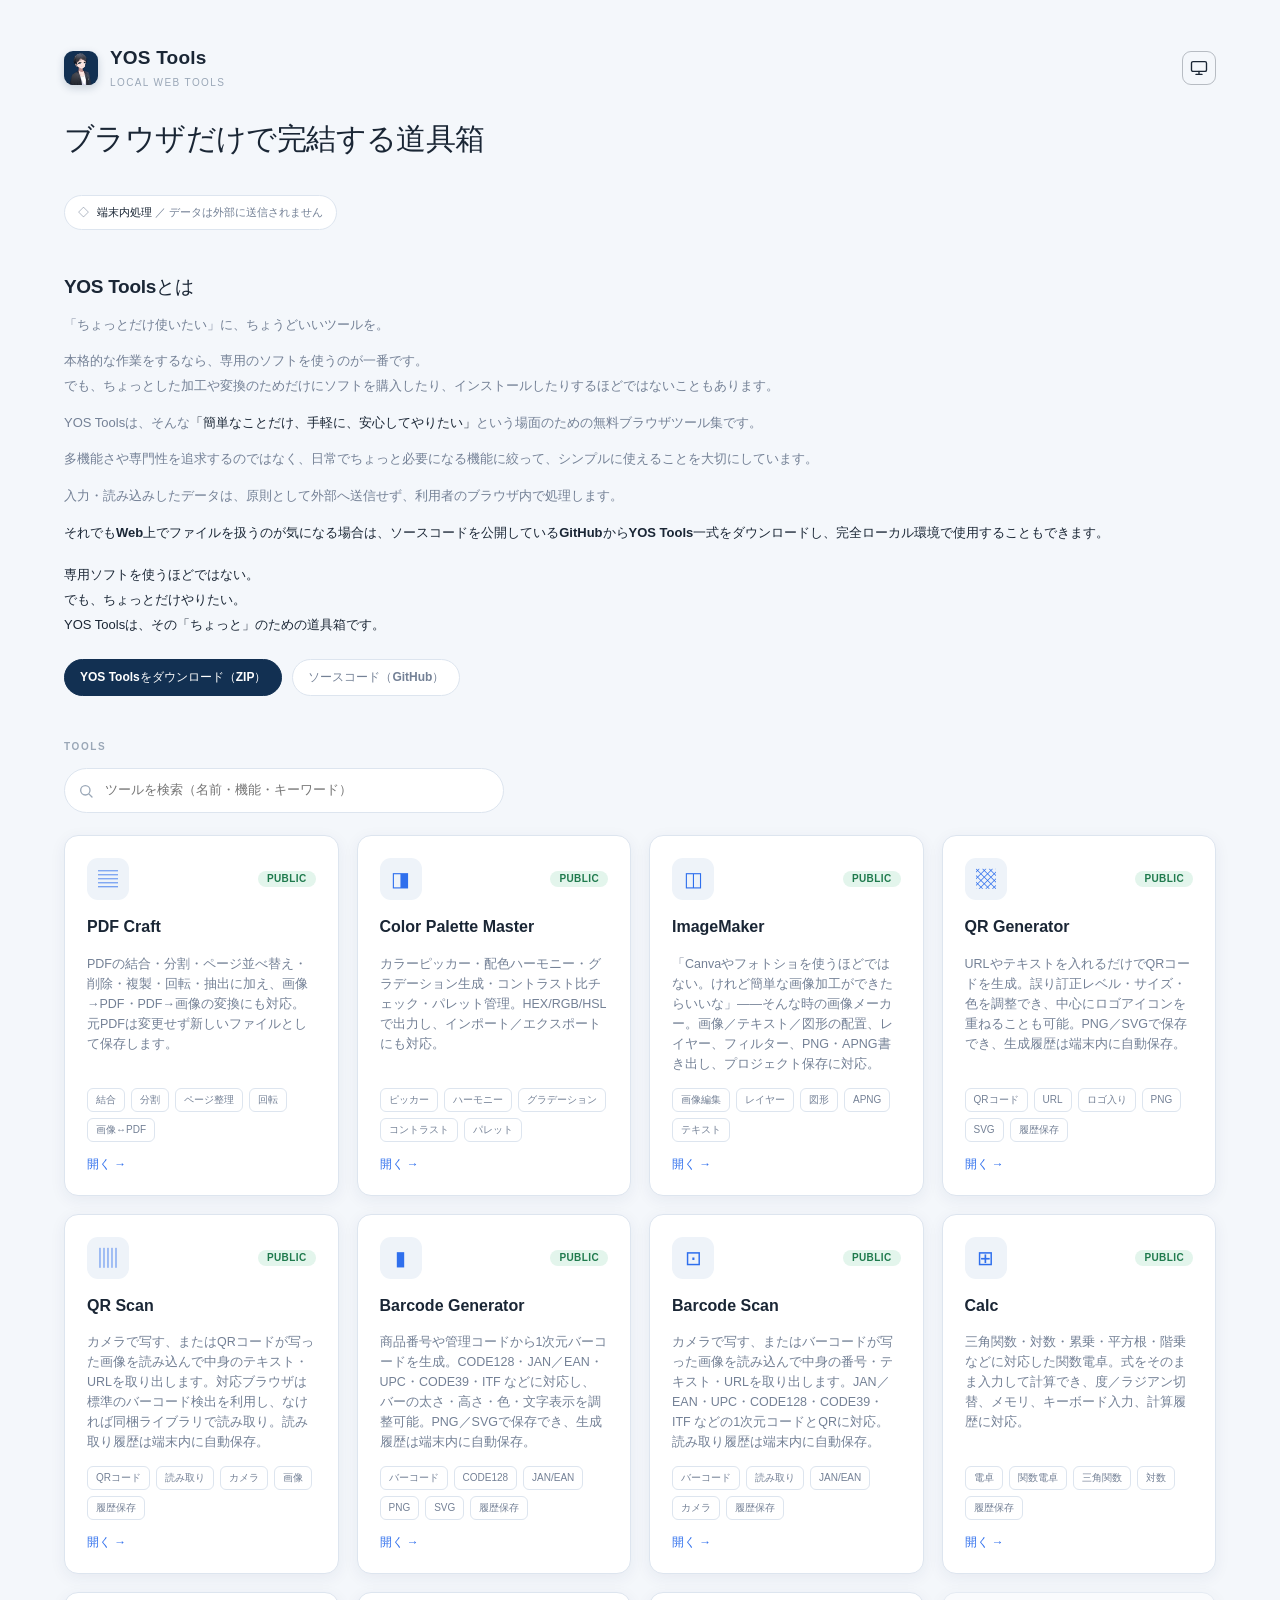
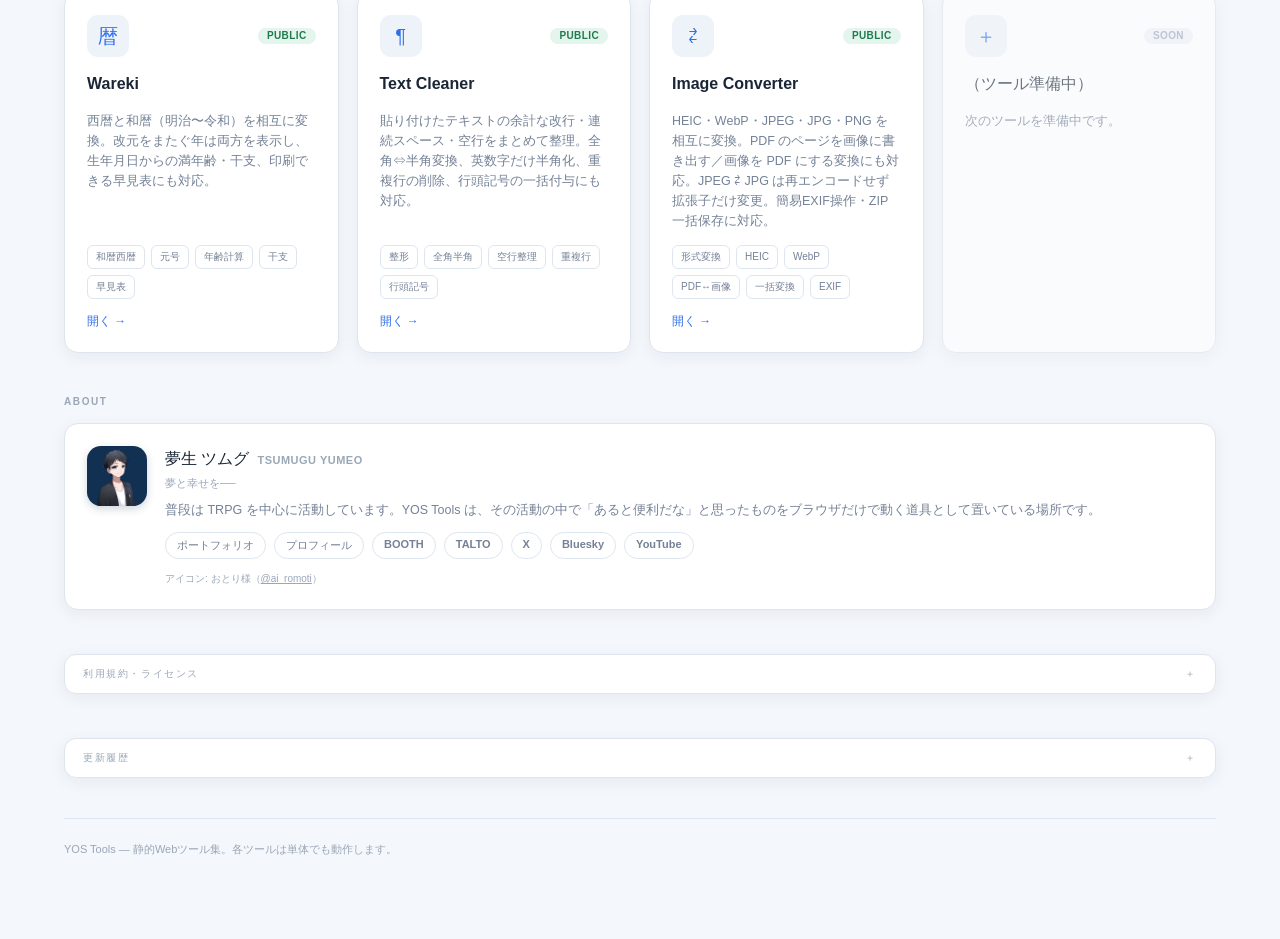
==== commit ebf91917: "トップ: 作者プロフィールにポートフォリオへのリンクを追加 - ABOUT のリンク一覧の先頭に「ポートフォリオ」を追加（既存の「プロフィール」は残す） - CHANGELOG.md とトップページの" ====
--- a/index.html
+++ b/index.html
@@ -205,6 +205,7 @@
         <p class="profile-tag">夢と幸せを──</p>
         <p class="bio">普段は TRPG を中心に活動しています。YOS Tools は、その活動の中で「あると便利だな」と思ったものをブラウザだけで動く道具として置いている場所です。</p>
         <div class="profile-links">
+          <a href="https://yumeo-tsumugu-portfolio.yumeotsumugu.chatgpt.site/" target="_blank" rel="noopener noreferrer">ポートフォリオ</a>
           <a href="https://yumeotsumugu.notion.site/a9e36b9bd9c482ccb0908160ff098a52" target="_blank" rel="noopener noreferrer">プロフィール</a>
           <a href="https://yumeotsumugu.booth.pm/" target="_blank" rel="noopener noreferrer">BOOTH</a>
           <a href="https://talto.cc/users/HbLzEM74TYMtlQpNiQPaJgJ4oFF2" target="_blank" rel="noopener noreferrer">TALTO</a>
@@ -252,6 +253,9 @@
           <p>YOS Tools 全体の更新履歴。詳細はリポジトリの
             <a href="https://github.com/yumeotsumugu/YOS_Tools/blob/main/CHANGELOG.md" target="_blank" rel="noopener noreferrer">CHANGELOG.md</a>
             にまとめています。</p>
+
+          <h3>2026-10-04</h3>
+          <p>・<strong>トップ</strong>：作者プロフィールに「ポートフォリオ」へのリンクを追加。</p>
 
           <h3>2026-09-09</h3>
           <p>・<strong>Image Converter</strong>：変換パターンを拡張。HEIC・WebP・JPEG・JPG・PNG を相互に変換できるようになり（WebP 書き出しに対応）、<strong>PDF のページを画像に書き出す</strong>／<strong>画像を PDF にする</strong>変換も追加しました。PDF を読み込むとページごとに一覧へ並び、解像度（1〜3倍）を指定して書き出せます。画像→PDF は「1画像＝1PDF」と「1つのPDFにまとめる」を選べます。※ HEIC への書き出しはブラウザの制約により非対応（読み込みは可能）。<br>
